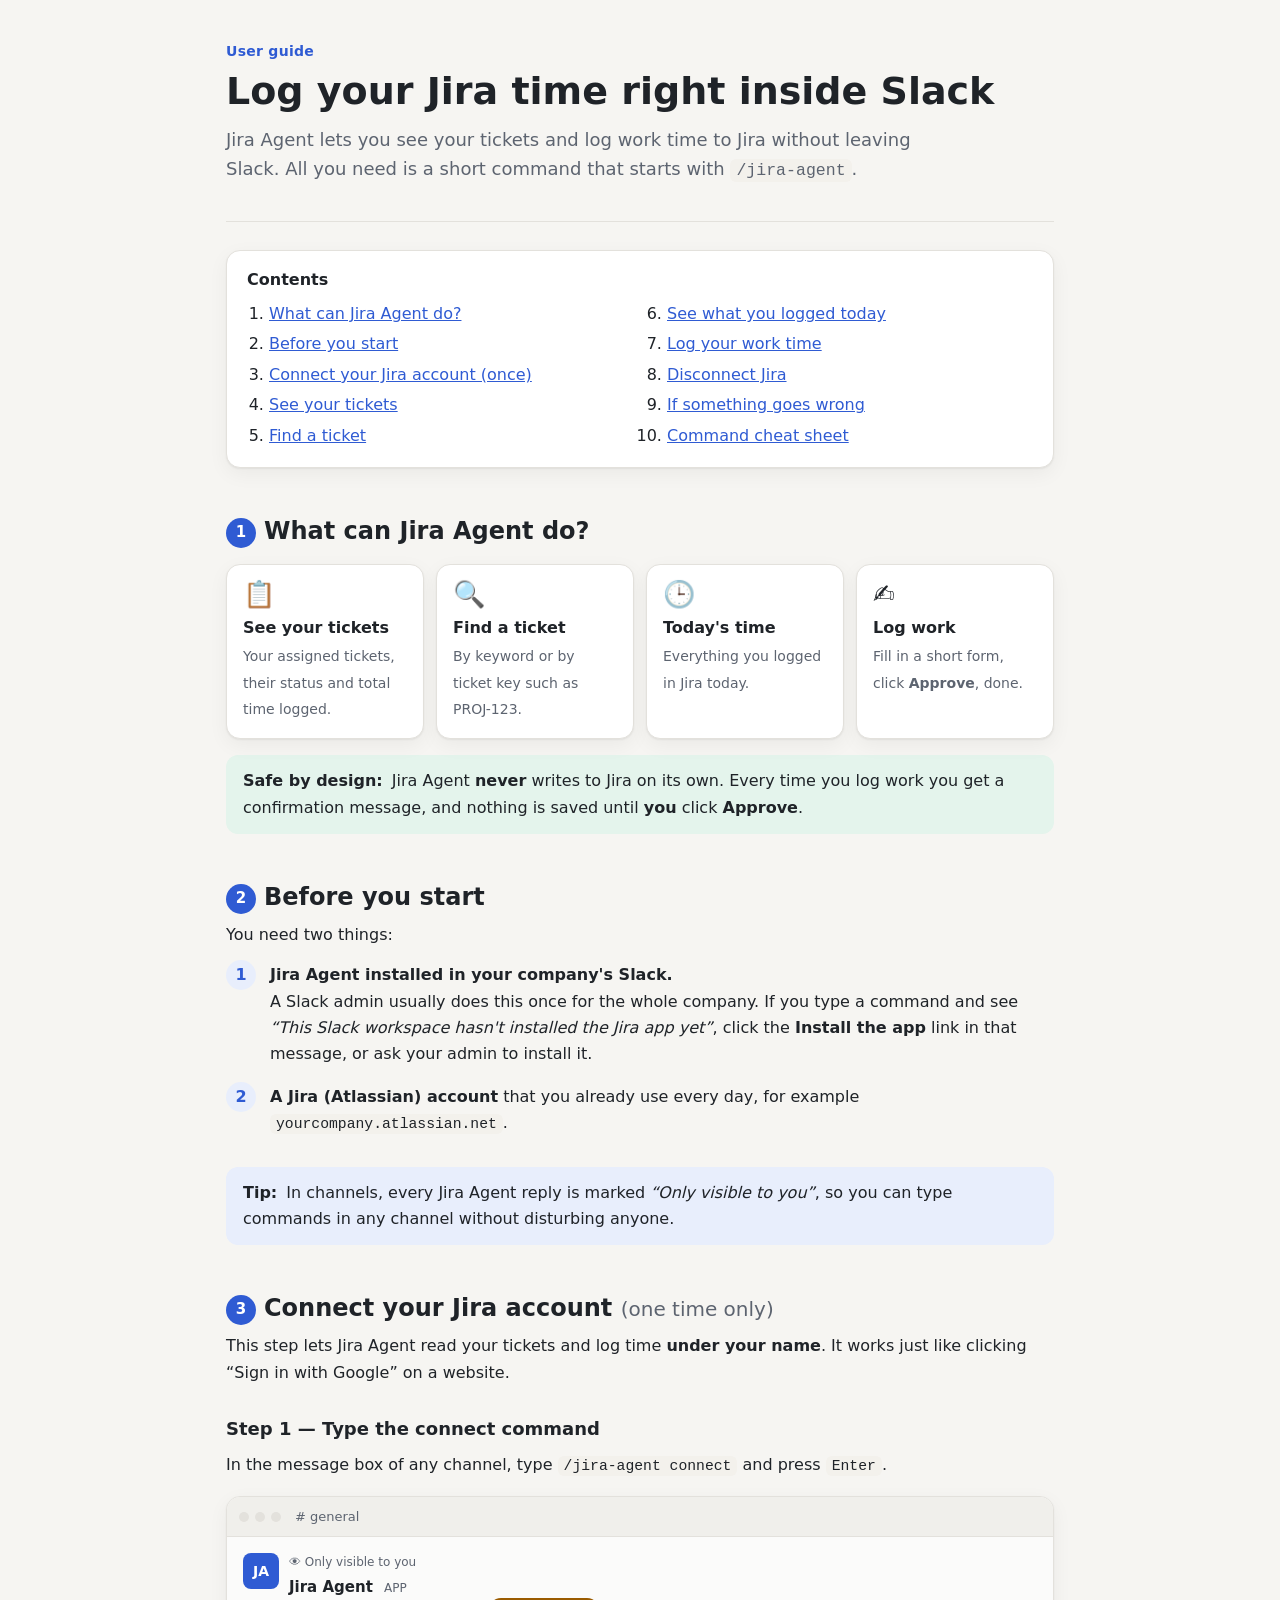
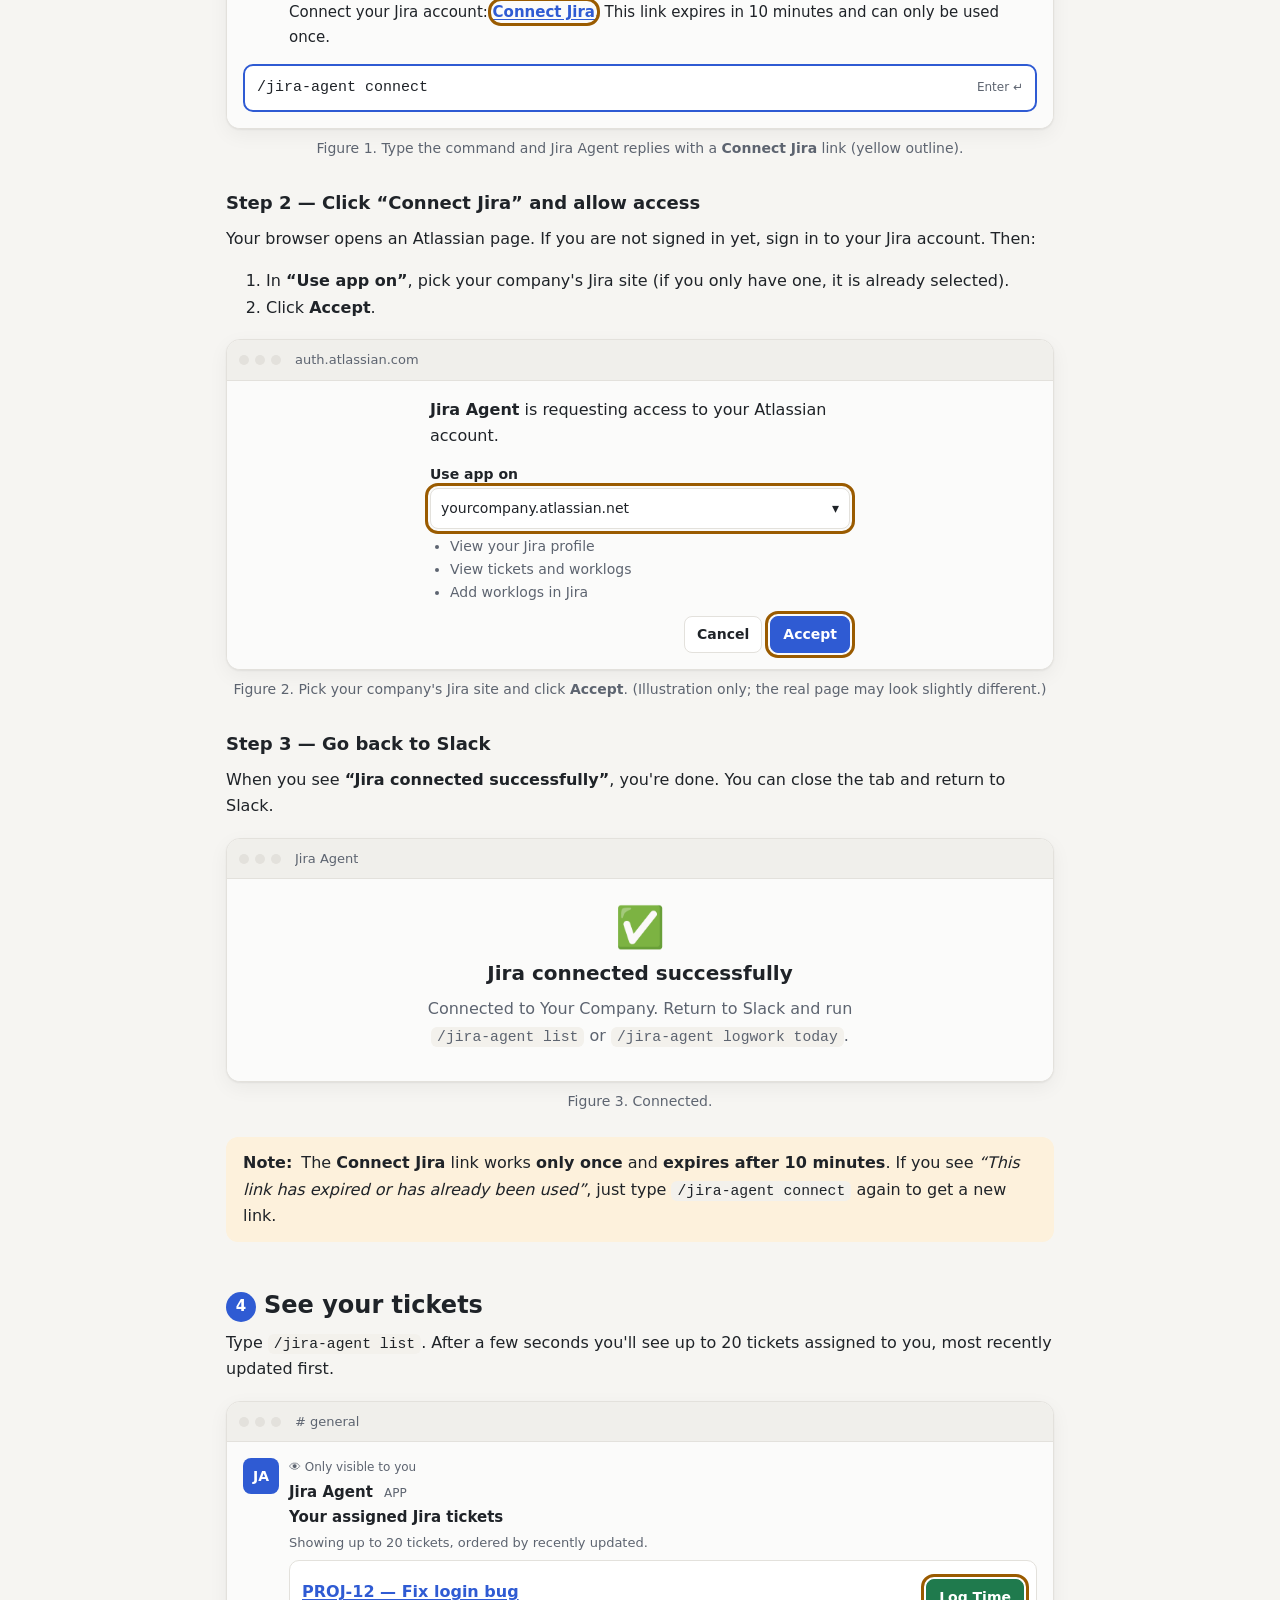
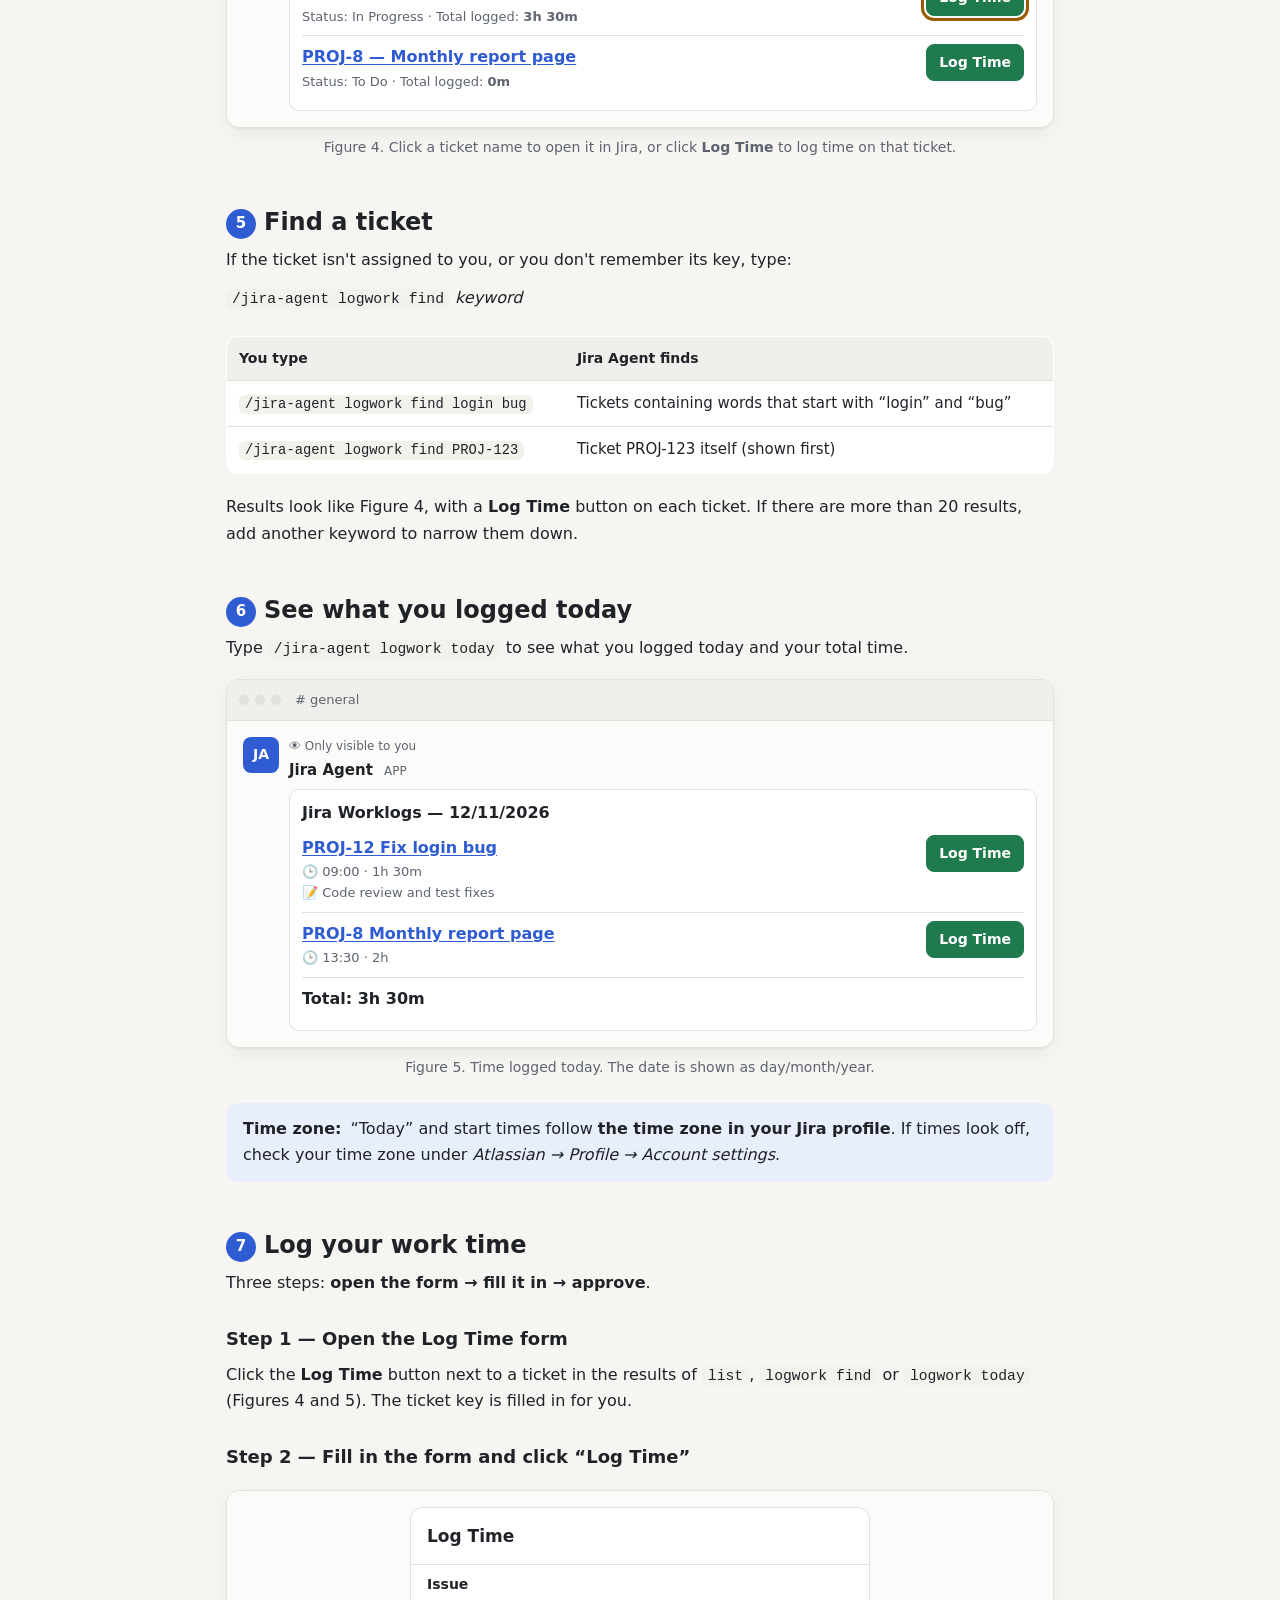
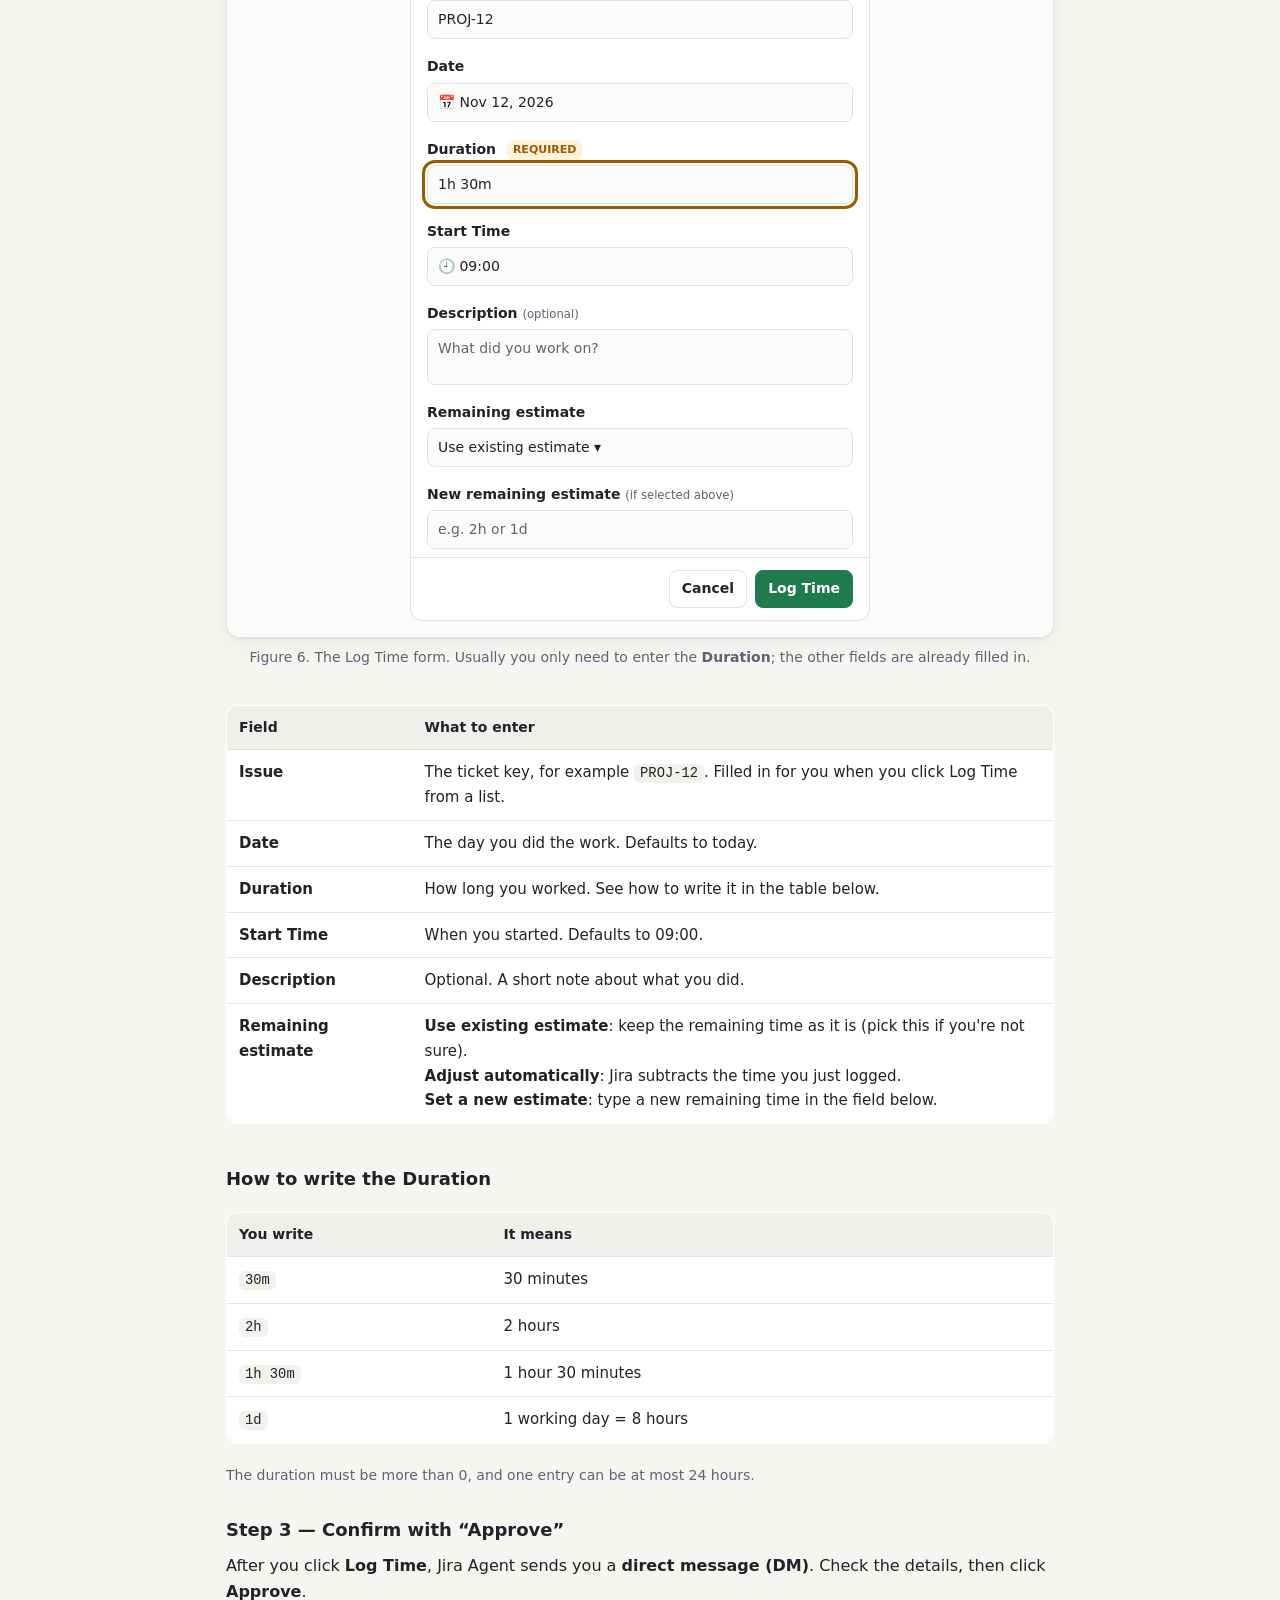
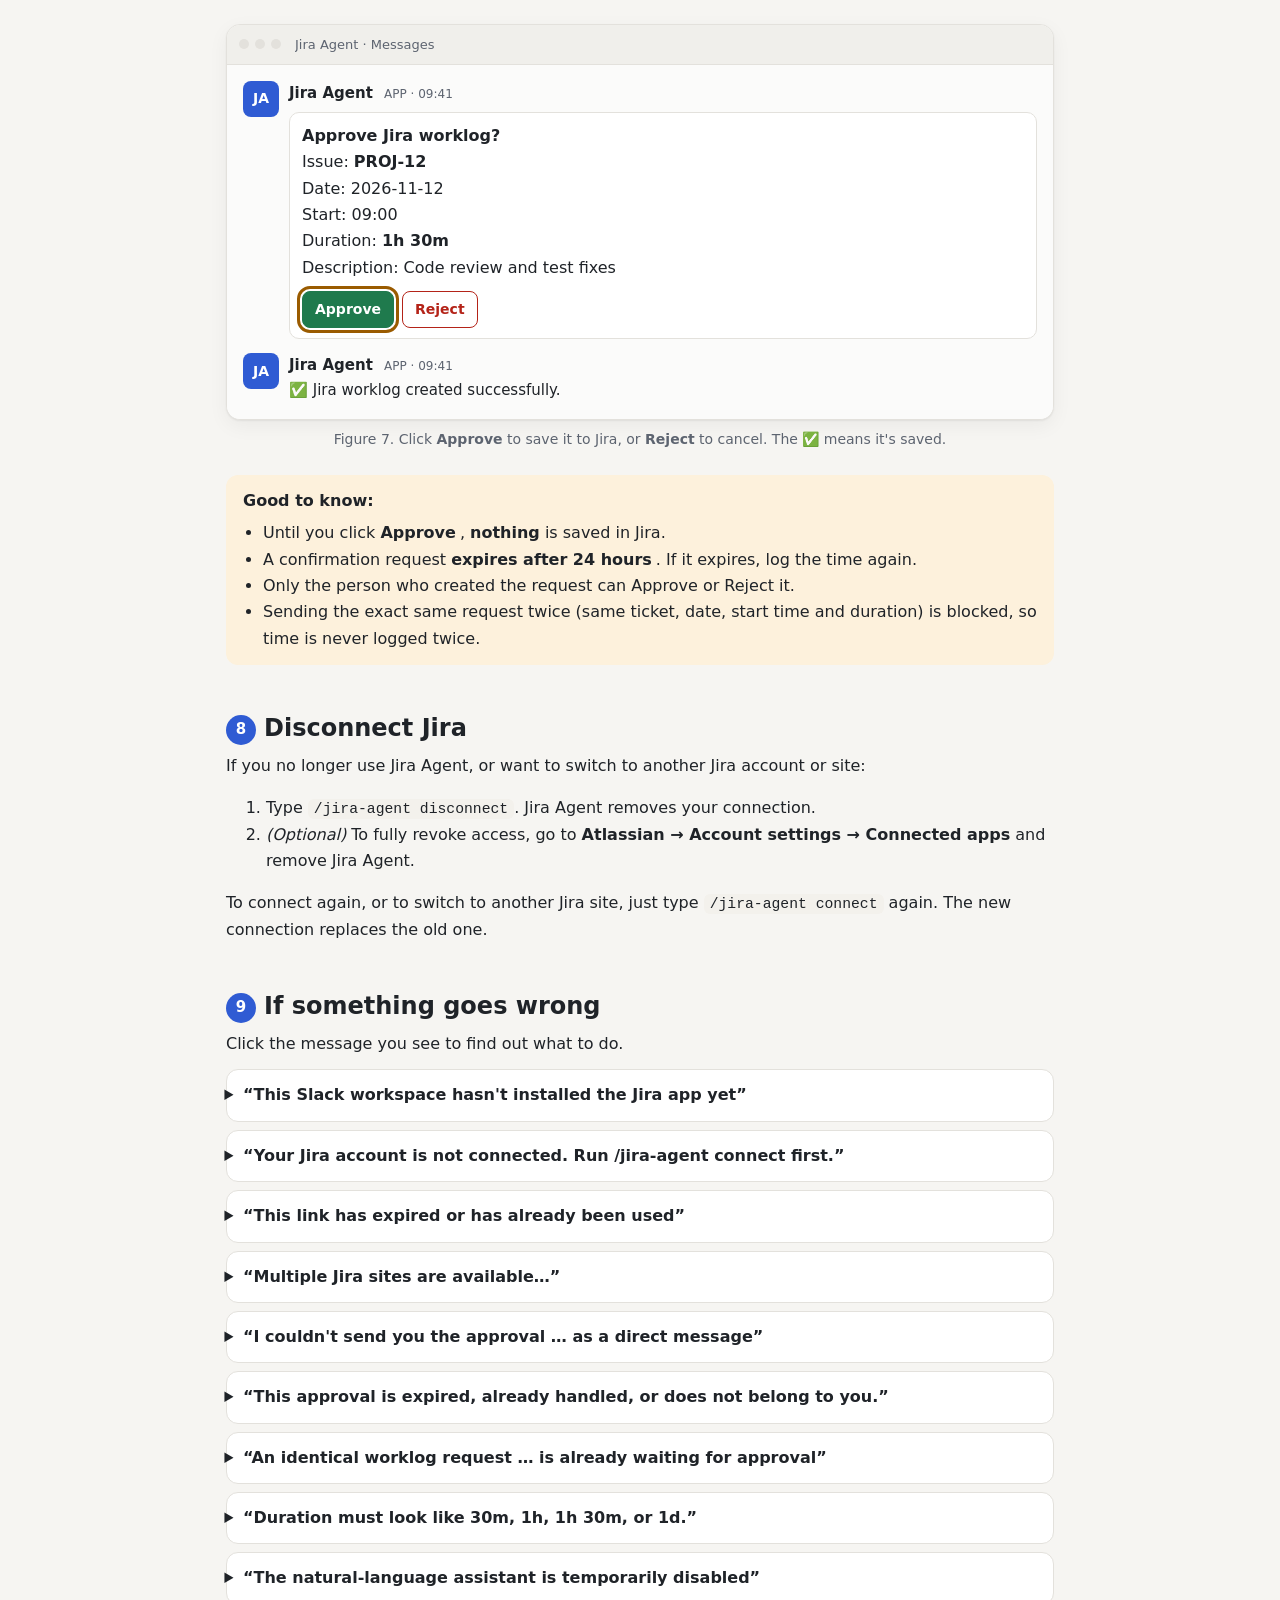
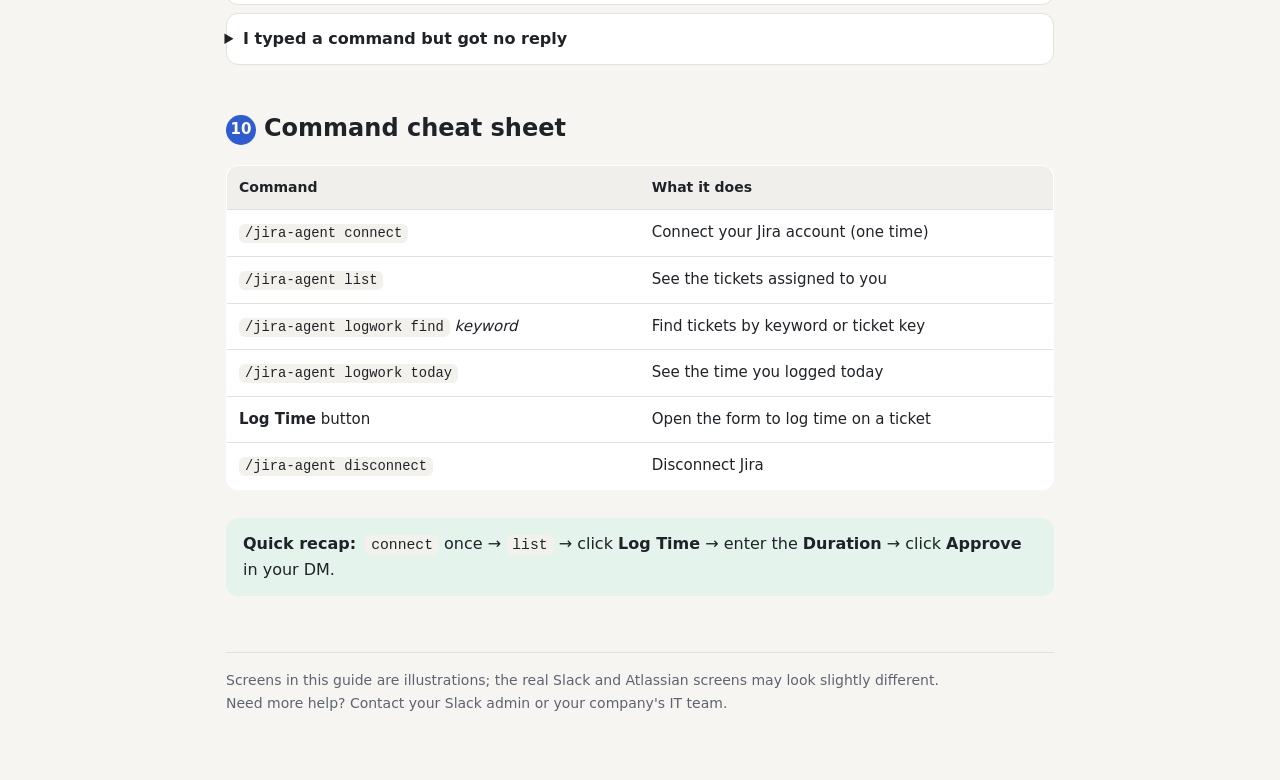
==== docs/guideline.html @ 23d1cf9b "change folder name" ====
<!doctype html>
<html lang="en">
<head>
<meta charset="utf-8">
<meta name="viewport" content="width=device-width, initial-scale=1">
<title>Jira Agent Guide</title>
<style>
  :root {
    --bg: #f6f5f2; --paper: #ffffff; --ink: #1f2328; --muted: #5d6470; --line: #e3e1dc;
    --accent: #2f5bd3; --accent-ink: #ffffff; --accent-soft: #e8eefc;
    --ok: #1f7a4d; --ok-soft: #e4f4ec; --warn: #9a5b00; --warn-soft: #fdf1dc; --bad: #b42318; --bad-soft: #fde8e6;
    --screen: #fbfbfa; --chip: #f0efeb; --code: #f3f1ec; --shadow: 0 1px 2px rgba(0,0,0,.06), 0 6px 20px rgba(0,0,0,.05);
  }
  @media (prefers-color-scheme: dark) {
    :root:not([data-theme="light"]) {
      --bg: #15171a; --paper: #1d2024; --ink: #e8e6e3; --muted: #a3a8b0; --line: #30343a;
      --accent: #7b9cff; --accent-ink: #0f1420; --accent-soft: #232c45;
      --ok: #5fcf96; --ok-soft: #1c3329; --warn: #f0b860; --warn-soft: #3a2e1a; --bad: #ff8a80; --bad-soft: #3d2120;
      --screen: #24272c; --chip: #2a2e34; --code: #2a2d33; --shadow: none;
    }
  }
  :root[data-theme="dark"] {
    --bg: #15171a; --paper: #1d2024; --ink: #e8e6e3; --muted: #a3a8b0; --line: #30343a;
    --accent: #7b9cff; --accent-ink: #0f1420; --accent-soft: #232c45;
    --ok: #5fcf96; --ok-soft: #1c3329; --warn: #f0b860; --warn-soft: #3a2e1a; --bad: #ff8a80; --bad-soft: #3d2120;
    --screen: #24272c; --chip: #2a2e34; --code: #2a2d33; --shadow: none;
  }
  * { box-sizing: border-box; }
  html { -webkit-text-size-adjust: 100%; }
  body {
    margin: 0; background: var(--bg); color: var(--ink);
    font: 16px/1.65 system-ui, -apple-system, "Segoe UI", Roboto, "Helvetica Neue", Arial, sans-serif;
  }
  .wrap { max-width: 860px; margin: 0 auto; padding: 32px 16px 64px; }
  header.hero { padding: 8px 0 24px; border-bottom: 1px solid var(--line); margin-bottom: 28px; }
  .eyebrow { color: var(--accent); font-weight: 600; font-size: 14px; letter-spacing: .02em; }
  h1 { font-size: clamp(28px, 5vw, 38px); line-height: 1.2; margin: 6px 0 10px; }
  h2 { font-size: 24px; line-height: 1.3; margin: 48px 0 8px; scroll-margin-top: 16px; }
  h3 { font-size: 18px; margin: 28px 0 6px; }
  p { margin: 8px 0 12px; }
  .lead { font-size: 18px; color: var(--muted); max-width: 62ch; }
  a { color: var(--accent); }
  code, kbd {
    font-family: ui-monospace, SFMono-Regular, Consolas, "Liberation Mono", monospace; font-size: .92em;
    background: var(--code); padding: 2px 6px; border-radius: 6px; white-space: nowrap;
  }
  .num { display: inline-grid; place-items: center; width: 30px; height: 30px; border-radius: 50%;
         background: var(--accent); color: var(--accent-ink); font-weight: 700; font-size: 15px; margin-right: 8px;
         vertical-align: 2px; }

  /* table of contents */
  nav.toc { background: var(--paper); border: 1px solid var(--line); border-radius: 14px; padding: 16px 20px; box-shadow: var(--shadow); }
  nav.toc strong { display: block; margin-bottom: 6px; }
  nav.toc ol { margin: 0; padding-left: 22px; columns: 2; column-gap: 32px; }
  nav.toc li { break-inside: avoid; padding: 2px 0; }
  @media (max-width: 600px) { nav.toc ol { columns: 1; } }

  /* feature cards */
  .cards { display: grid; grid-template-columns: repeat(auto-fit, minmax(180px, 1fr)); gap: 12px; margin: 16px 0; }
  .card { background: var(--paper); border: 1px solid var(--line); border-radius: 14px; padding: 16px; box-shadow: var(--shadow); }
  .card .ico { font-size: 26px; line-height: 1; }
  .card b { display: block; margin: 8px 0 2px; }
  .card span { color: var(--muted); font-size: 14px; }

  /* steps */
  .steps { list-style: none; padding: 0; margin: 12px 0; counter-reset: s; }
  .steps > li { counter-increment: s; position: relative; padding: 2px 0 14px 44px; }
  .steps > li::before { content: counter(s); position: absolute; left: 0; top: 0; width: 30px; height: 30px; border-radius: 50%;
    display: grid; place-items: center; background: var(--accent-soft); color: var(--accent); font-weight: 700; }

  /* callouts */
  .note { border-radius: 12px; padding: 12px 16px; margin: 16px 0; border: 1px solid transparent; }
  .note.tip { background: var(--accent-soft); }
  .note.ok { background: var(--ok-soft); }
  .note.warn { background: var(--warn-soft); }
  .note b:first-child { margin-right: 4px; }

  /* figure frame */
  figure { margin: 18px 0 24px; }
  figcaption { color: var(--muted); font-size: 14px; margin-top: 8px; text-align: center; }
  .screen { background: var(--paper); border: 1px solid var(--line); border-radius: 14px; overflow: hidden; box-shadow: var(--shadow); }
  .bar { display: flex; align-items: center; gap: 6px; padding: 9px 12px; background: var(--chip); border-bottom: 1px solid var(--line);
         font-size: 13px; color: var(--muted); }
  .bar i { width: 10px; height: 10px; border-radius: 50%; background: var(--line); display: inline-block; }
  .bar .title { margin-left: 8px; overflow: hidden; text-overflow: ellipsis; white-space: nowrap; }
  .body { padding: 16px; background: var(--screen); }

  /* chat mock */
  .msg { display: flex; gap: 10px; margin: 0 0 14px; }
  .msg:last-child { margin-bottom: 0; }
  .avatar { flex: 0 0 36px; height: 36px; border-radius: 8px; display: grid; place-items: center; font-weight: 700; font-size: 14px; }
  .avatar.me { background: #f4d7b5; color: #6b3d0b; }
  .avatar.bot { background: var(--accent); color: var(--accent-ink); }
  .msg .who { font-weight: 700; font-size: 15px; }
  .msg .who small { font-weight: 400; color: var(--muted); margin-left: 6px; font-size: 12px; }
  .msg .txt { font-size: 15px; overflow-wrap: anywhere; }
  .only-you { font-size: 12px; color: var(--muted); margin-bottom: 2px; }
  .blk { background: var(--paper); border: 1px solid var(--line); border-radius: 10px; padding: 10px 12px; margin-top: 6px; }
  .row { display: flex; align-items: flex-start; justify-content: space-between; gap: 12px; padding: 8px 0; border-top: 1px solid var(--line); }
  .row:first-of-type { border-top: 0; }
  .row .meta { color: var(--muted); font-size: 13px; }
  .link { color: var(--accent); font-weight: 600; text-decoration: underline; text-underline-offset: 2px; }
  .btn { display: inline-block; border-radius: 8px; padding: 6px 12px; font-size: 14px; font-weight: 600; white-space: nowrap;
         border: 1px solid var(--line); background: var(--paper); color: var(--ink); }
  .btn.primary { background: var(--ok); border-color: var(--ok); color: #fff; }
  .btn.blue { background: var(--accent); border-color: var(--accent); color: var(--accent-ink); }
  .btn.danger { color: var(--bad); border-color: var(--bad); background: transparent; }
  .composer { margin-top: 14px; border: 2px solid var(--accent); border-radius: 10px; padding: 10px 12px; font-family: ui-monospace, Consolas, monospace;
              font-size: 15px; background: var(--paper); display: flex; justify-content: space-between; align-items: center; gap: 8px; }
  .composer .send { font-family: system-ui, sans-serif; font-size: 12px; color: var(--muted); white-space: nowrap; }
  .hl { outline: 3px solid var(--warn); outline-offset: 2px; border-radius: 8px; }

  /* modal mock */
  .modal { max-width: 460px; margin: 0 auto; background: var(--paper); border: 1px solid var(--line); border-radius: 12px; overflow: hidden; }
  .modal h4 { margin: 0; padding: 14px 16px; border-bottom: 1px solid var(--line); font-size: 17px; }
  .modal .f { padding: 8px 16px; }
  .modal label { display: block; font-weight: 600; font-size: 14px; margin-bottom: 4px; }
  .modal label small { font-weight: 400; color: var(--muted); }
  .input { border: 1px solid var(--line); border-radius: 8px; padding: 7px 10px; font-size: 14px; background: var(--screen); min-height: 36px; }
  .input.ph { color: var(--muted); }
  .input.area { min-height: 56px; }
  .modal .foot { display: flex; justify-content: flex-end; gap: 8px; padding: 12px 16px; border-top: 1px solid var(--line); }
  .tag { display: inline-block; font-size: 11px; font-weight: 700; color: var(--warn); background: var(--warn-soft); border-radius: 6px; padding: 1px 6px; margin-left: 6px; vertical-align: 1px; }

  /* web page mock */
  .page { text-align: center; padding: 28px 16px; }
  .page .big { font-size: 40px; line-height: 1; }
  .page h5 { font-size: 20px; margin: 10px 0 6px; }
  .page p { color: var(--muted); margin: 4px auto; max-width: 42ch; }
  .consent { max-width: 420px; margin: 0 auto; text-align: left; }
  .consent ul { margin: 6px 0 12px; padding-left: 20px; font-size: 14px; color: var(--muted); }
  .select { border: 1px solid var(--line); border-radius: 8px; padding: 8px 10px; background: var(--paper); display: flex; justify-content: space-between; font-size: 14px; }

  /* tables */
  .tbl { width: 100%; border-collapse: collapse; margin: 12px 0; background: var(--paper); border-radius: 12px; overflow: hidden;
         border: 1px solid var(--line); font-size: 15px; }
  .tbl th, .tbl td { text-align: left; padding: 10px 12px; border-bottom: 1px solid var(--line); vertical-align: top; }
  .tbl th { background: var(--chip); font-size: 14px; }
  .tbl tr:last-child td { border-bottom: 0; }
  .scroll { overflow-x: auto; }
  @media (max-width: 600px) {
    .tbl.stack thead { display: none; }
    .tbl.stack, .tbl.stack tbody, .tbl.stack tr, .tbl.stack td { display: block; width: 100%; }
    .tbl.stack tr { border-bottom: 1px solid var(--line); padding: 6px 0; }
    .tbl.stack td { border: 0; padding: 4px 12px; }
    .tbl.stack td::before { content: attr(data-l); display: block; font-size: 12px; color: var(--muted); font-weight: 600; }
  }

  details { background: var(--paper); border: 1px solid var(--line); border-radius: 12px; padding: 0 16px; margin: 8px 0; }
  details summary { cursor: pointer; padding: 12px 0; font-weight: 600; list-style-position: outside; }
  details[open] summary { border-bottom: 1px solid var(--line); margin-bottom: 8px; }
  details > :last-child { margin-bottom: 14px; }

  footer { margin-top: 56px; padding-top: 16px; border-top: 1px solid var(--line); color: var(--muted); font-size: 14px; }

  @media print {
    body { background: #fff; }
    .screen, .card, nav.toc, details, .tbl { box-shadow: none; }
    h2 { break-before: auto; }
    figure, .note, details { break-inside: avoid; }
    details { display: block; }
  }
</style>
</head>
<body>
<div class="wrap">

<header class="hero">
  <div class="eyebrow">User guide</div>
  <h1>Log your Jira time right inside Slack</h1>
  <p class="lead">Jira Agent lets you see your tickets and log work time to Jira without leaving Slack. All you need is a short command that starts with <code>/jira-agent</code>.</p>
</header>

<nav class="toc" aria-label="Contents">
  <strong>Contents</strong>
  <ol>
    <li><a href="#what-it-does">What can Jira Agent do?</a></li>
    <li><a href="#before-you-start">Before you start</a></li>
    <li><a href="#connect">Connect your Jira account (once)</a></li>
    <li><a href="#my-tickets">See your tickets</a></li>
    <li><a href="#find-tickets">Find a ticket</a></li>
    <li><a href="#today">See what you logged today</a></li>
    <li><a href="#log-time">Log your work time</a></li>
    <li><a href="#disconnect">Disconnect Jira</a></li>
    <li><a href="#troubleshooting">If something goes wrong</a></li>
    <li><a href="#cheat-sheet">Command cheat sheet</a></li>
  </ol>
</nav>

<!-- 1 -->
<h2 id="what-it-does"><span class="num">1</span>What can Jira Agent do?</h2>
<div class="cards">
  <div class="card"><div class="ico">📋</div><b>See your tickets</b><span>Your assigned tickets, their status and total time logged.</span></div>
  <div class="card"><div class="ico">🔍</div><b>Find a ticket</b><span>By keyword or by ticket key such as PROJ-123.</span></div>
  <div class="card"><div class="ico">🕒</div><b>Today's time</b><span>Everything you logged in Jira today.</span></div>
  <div class="card"><div class="ico">✍️</div><b>Log work</b><span>Fill in a short form, click <b style="display:inline">Approve</b>, done.</span></div>
</div>
<div class="note ok"><b>Safe by design:</b> Jira Agent <b>never</b> writes to Jira on its own. Every time you log work you get a confirmation message, and nothing is saved until <b>you</b> click <b>Approve</b>.</div>

<!-- 2 -->
<h2 id="before-you-start"><span class="num">2</span>Before you start</h2>
<p>You need two things:</p>
<ul class="steps">
  <li><b>Jira Agent installed in your company's Slack.</b><br>A Slack admin usually does this once for the whole company. If you type a command and see <i>“This Slack workspace hasn't installed the Jira app yet”</i>, click the <b>Install the app</b> link in that message, or ask your admin to install it.</li>
  <li><b>A Jira (Atlassian) account</b> that you already use every day, for example <code>yourcompany.atlassian.net</code>.</li>
</ul>
<div class="note tip"><b>Tip:</b> In channels, every Jira Agent reply is marked <i>“Only visible to you”</i>, so you can type commands in any channel without disturbing anyone.</div>

<!-- 3 -->
<h2 id="connect"><span class="num">3</span>Connect your Jira account <small style="font-weight:400;color:var(--muted)">(one time only)</small></h2>
<p>This step lets Jira Agent read your tickets and log time <b>under your name</b>. It works just like clicking “Sign in with Google” on a website.</p>

<h3>Step 1 — Type the connect command</h3>
<p>In the message box of any channel, type <code>/jira-agent connect</code> and press <kbd>Enter</kbd>.</p>
<figure>
  <div class="screen" role="img" aria-label="Slack screen: typing /jira-agent connect and receiving a Connect Jira link">
    <div class="bar"><i></i><i></i><i></i><span class="title"># general</span></div>
    <div class="body">
      <div class="msg">
        <div class="avatar bot">JA</div>
        <div>
          <div class="only-you">👁 Only visible to you</div>
          <div class="who">Jira Agent <small>APP</small></div>
          <div class="txt">Connect your Jira account: <span class="link hl">Connect Jira</span>. This link expires in 10 minutes and can only be used once.</div>
        </div>
      </div>
      <div class="composer"><span>/jira-agent connect</span><span class="send">Enter ↵</span></div>
    </div>
  </div>
  <figcaption>Figure 1. Type the command and Jira Agent replies with a <b>Connect Jira</b> link (yellow outline).</figcaption>
</figure>

<h3>Step 2 — Click “Connect Jira” and allow access</h3>
<p>Your browser opens an Atlassian page. If you are not signed in yet, sign in to your Jira account. Then:</p>
<ol>
  <li>In <b>“Use app on”</b>, pick your company's Jira site (if you only have one, it is already selected).</li>
  <li>Click <b>Accept</b>.</li>
</ol>
<figure>
  <div class="screen" role="img" aria-label="Atlassian permission page with a Jira site picker and an Accept button">
    <div class="bar"><i></i><i></i><i></i><span class="title">auth.atlassian.com</span></div>
    <div class="body">
      <div class="consent">
        <p style="margin-top:0"><b>Jira Agent</b> is requesting access to your Atlassian account.</p>
        <label style="font-size:14px;font-weight:600">Use app on</label>
        <div class="select hl"><span>yourcompany.atlassian.net</span><span>▾</span></div>
        <ul>
          <li>View your Jira profile</li>
          <li>View tickets and worklogs</li>
          <li>Add worklogs in Jira</li>
        </ul>
        <div style="display:flex;justify-content:flex-end;gap:8px"><span class="btn">Cancel</span><span class="btn blue hl">Accept</span></div>
      </div>
    </div>
  </div>
  <figcaption>Figure 2. Pick your company's Jira site and click <b>Accept</b>. (Illustration only; the real page may look slightly different.)</figcaption>
</figure>

<h3>Step 3 — Go back to Slack</h3>
<p>When you see <b>“Jira connected successfully”</b>, you're done. You can close the tab and return to Slack.</p>
<figure>
  <div class="screen" role="img" aria-label="Page confirming that Jira is connected">
    <div class="bar"><i></i><i></i><i></i><span class="title">Jira Agent</span></div>
    <div class="body page">
      <div class="big">✅</div>
      <h5>Jira connected successfully</h5>
      <p>Connected to Your Company. Return to Slack and run <code>/jira-agent list</code> or <code>/jira-agent logwork today</code>.</p>
    </div>
  </div>
  <figcaption>Figure 3. Connected.</figcaption>
</figure>
<div class="note warn"><b>Note:</b> The <b>Connect Jira</b> link works <b>only once</b> and <b>expires after 10 minutes</b>. If you see <i>“This link has expired or has already been used”</i>, just type <code>/jira-agent connect</code> again to get a new link.</div>

<!-- 4 -->
<h2 id="my-tickets"><span class="num">4</span>See your tickets</h2>
<p>Type <code>/jira-agent list</code>. After a few seconds you'll see up to 20 tickets assigned to you, most recently updated first.</p>
<figure>
  <div class="screen" role="img" aria-label="List of assigned tickets, each with a Log Time button">
    <div class="bar"><i></i><i></i><i></i><span class="title"># general</span></div>
    <div class="body">
      <div class="msg">
        <div class="avatar bot">JA</div>
        <div style="flex:1;min-width:0">
          <div class="only-you">👁 Only visible to you</div>
          <div class="who">Jira Agent <small>APP</small></div>
          <div class="txt"><b>Your assigned Jira tickets</b><br><span class="meta" style="color:var(--muted);font-size:13px">Showing up to 20 tickets, ordered by recently updated.</span></div>
          <div class="blk">
            <div class="row"><div><span class="link">PROJ-12 — Fix login bug</span><div class="meta">Status: In Progress · Total logged: <b>3h 30m</b></div></div><span class="btn primary hl">Log Time</span></div>
            <div class="row"><div><span class="link">PROJ-8 — Monthly report page</span><div class="meta">Status: To Do · Total logged: <b>0m</b></div></div><span class="btn primary">Log Time</span></div>
          </div>
        </div>
      </div>
    </div>
  </div>
  <figcaption>Figure 4. Click a ticket name to open it in Jira, or click <b>Log Time</b> to log time on that ticket.</figcaption>
</figure>

<!-- 5 -->
<h2 id="find-tickets"><span class="num">5</span>Find a ticket</h2>
<p>If the ticket isn't assigned to you, or you don't remember its key, type:</p>
<p><code>/jira-agent logwork find</code> <i>keyword</i></p>
<div class="scroll"><table class="tbl stack">
  <thead><tr><th>You type</th><th>Jira Agent finds</th></tr></thead>
  <tbody>
    <tr><td data-l="You type"><code>/jira-agent logwork find login bug</code></td><td data-l="Jira Agent finds">Tickets containing words that start with “login” and “bug”</td></tr>
    <tr><td data-l="You type"><code>/jira-agent logwork find PROJ-123</code></td><td data-l="Jira Agent finds">Ticket PROJ-123 itself (shown first)</td></tr>
  </tbody>
</table></div>
<p>Results look like Figure 4, with a <b>Log Time</b> button on each ticket. If there are more than 20 results, add another keyword to narrow them down.</p>

<!-- 6 -->
<h2 id="today"><span class="num">6</span>See what you logged today</h2>
<p>Type <code>/jira-agent logwork today</code> to see what you logged today and your total time.</p>
<figure>
  <div class="screen" role="img" aria-label="Today's worklogs with start time, duration and total">
    <div class="bar"><i></i><i></i><i></i><span class="title"># general</span></div>
    <div class="body">
      <div class="msg">
        <div class="avatar bot">JA</div>
        <div style="flex:1;min-width:0">
          <div class="only-you">👁 Only visible to you</div>
          <div class="who">Jira Agent <small>APP</small></div>
          <div class="blk">
            <b>Jira Worklogs — 12/11/2026</b>
            <div class="row"><div><span class="link">PROJ-12 Fix login bug</span><div class="meta">🕒 09:00 · 1h 30m<br>📝 Code review and test fixes</div></div><span class="btn primary">Log Time</span></div>
            <div class="row"><div><span class="link">PROJ-8 Monthly report page</span><div class="meta">🕒 13:30 · 2h</div></div><span class="btn primary">Log Time</span></div>
            <div class="row"><b>Total: 3h 30m</b></div>
          </div>
        </div>
      </div>
    </div>
  </div>
  <figcaption>Figure 5. Time logged today. The date is shown as day/month/year.</figcaption>
</figure>
<div class="note tip"><b>Time zone:</b> “Today” and start times follow <b>the time zone in your Jira profile</b>. If times look off, check your time zone under <i>Atlassian → Profile → Account settings</i>.</div>

<!-- 7 -->
<h2 id="log-time"><span class="num">7</span>Log your work time</h2>
<p>Three steps: <b>open the form → fill it in → approve</b>.</p>

<h3>Step 1 — Open the Log Time form</h3>
<p>Click the <b>Log Time</b> button next to a ticket in the results of <code>list</code>, <code>logwork find</code> or <code>logwork today</code> (Figures 4 and 5). The ticket key is filled in for you.</p>

<h3>Step 2 — Fill in the form and click “Log Time”</h3>
<figure>
  <div class="screen" role="img" aria-label="Log Time form with Issue, Date, Duration, Start Time, Description and Remaining estimate fields">
    <div class="body">
      <div class="modal">
        <h4>Log Time</h4>
        <div class="f"><label>Issue</label><div class="input">PROJ-12</div></div>
        <div class="f"><label>Date</label><div class="input">📅 Nov 12, 2026</div></div>
        <div class="f"><label>Duration <span class="tag">REQUIRED</span></label><div class="input hl">1h 30m</div></div>
        <div class="f"><label>Start Time</label><div class="input">🕘 09:00</div></div>
        <div class="f"><label>Description <small>(optional)</small></label><div class="input area ph">What did you work on?</div></div>
        <div class="f"><label>Remaining estimate</label><div class="input">Use existing estimate ▾</div></div>
        <div class="f"><label>New remaining estimate <small>(if selected above)</small></label><div class="input ph">e.g. 2h or 1d</div></div>
        <div class="foot"><span class="btn">Cancel</span><span class="btn primary">Log Time</span></div>
      </div>
    </div>
  </div>
  <figcaption>Figure 6. The Log Time form. Usually you only need to enter the <b>Duration</b>; the other fields are already filled in.</figcaption>
</figure>

<div class="scroll"><table class="tbl stack">
  <thead><tr><th>Field</th><th>What to enter</th></tr></thead>
  <tbody>
    <tr><td data-l="Field"><b>Issue</b></td><td data-l="What to enter">The ticket key, for example <code>PROJ-12</code>. Filled in for you when you click Log Time from a list.</td></tr>
    <tr><td data-l="Field"><b>Date</b></td><td data-l="What to enter">The day you did the work. Defaults to today.</td></tr>
    <tr><td data-l="Field"><b>Duration</b></td><td data-l="What to enter">How long you worked. See how to write it in the table below.</td></tr>
    <tr><td data-l="Field"><b>Start Time</b></td><td data-l="What to enter">When you started. Defaults to 09:00.</td></tr>
    <tr><td data-l="Field"><b>Description</b></td><td data-l="What to enter">Optional. A short note about what you did.</td></tr>
    <tr><td data-l="Field"><b>Remaining estimate</b></td><td data-l="What to enter">
      <b>Use existing estimate</b>: keep the remaining time as it is (pick this if you're not sure).<br>
      <b>Adjust automatically</b>: Jira subtracts the time you just logged.<br>
      <b>Set a new estimate</b>: type a new remaining time in the field below.</td></tr>
  </tbody>
</table></div>

<h3>How to write the Duration</h3>
<div class="scroll"><table class="tbl">
  <thead><tr><th>You write</th><th>It means</th></tr></thead>
  <tbody>
    <tr><td><code>30m</code></td><td>30 minutes</td></tr>
    <tr><td><code>2h</code></td><td>2 hours</td></tr>
    <tr><td><code>1h 30m</code></td><td>1 hour 30 minutes</td></tr>
    <tr><td><code>1d</code></td><td>1 working day = 8 hours</td></tr>
  </tbody>
</table></div>
<p style="color:var(--muted);font-size:14px">The duration must be more than 0, and one entry can be at most 24 hours.</p>

<h3>Step 3 — Confirm with “Approve”</h3>
<p>After you click <b>Log Time</b>, Jira Agent sends you a <b>direct message (DM)</b>. Check the details, then click <b>Approve</b>.</p>
<figure>
  <div class="screen" role="img" aria-label="Direct message asking to approve a worklog, with Approve and Reject buttons">
    <div class="bar"><i></i><i></i><i></i><span class="title">Jira Agent · Messages</span></div>
    <div class="body">
      <div class="msg">
        <div class="avatar bot">JA</div>
        <div style="flex:1;min-width:0">
          <div class="who">Jira Agent <small>APP · 09:41</small></div>
          <div class="blk">
            <b>Approve Jira worklog?</b><br>
            Issue: <b>PROJ-12</b><br>Date: 2026-11-12<br>Start: 09:00<br>Duration: <b>1h 30m</b><br>Description: Code review and test fixes
            <div style="margin-top:10px;display:flex;gap:8px;flex-wrap:wrap"><span class="btn primary hl">Approve</span><span class="btn danger">Reject</span></div>
          </div>
        </div>
      </div>
      <div class="msg">
        <div class="avatar bot">JA</div>
        <div><div class="who">Jira Agent <small>APP · 09:41</small></div><div class="txt">✅ Jira worklog created successfully.</div></div>
      </div>
    </div>
  </div>
  <figcaption>Figure 7. Click <b>Approve</b> to save it to Jira, or <b>Reject</b> to cancel. The ✅ means it's saved.</figcaption>
</figure>
<div class="note warn"><b>Good to know:</b>
  <ul style="margin:6px 0 0;padding-left:20px">
    <li>Until you click <b>Approve</b>, <b>nothing</b> is saved in Jira.</li>
    <li>A confirmation request <b>expires after 24 hours</b>. If it expires, log the time again.</li>
    <li>Only the person who created the request can Approve or Reject it.</li>
    <li>Sending the exact same request twice (same ticket, date, start time and duration) is blocked, so time is never logged twice.</li>
  </ul>
</div>

<!-- 8 -->
<h2 id="disconnect"><span class="num">8</span>Disconnect Jira</h2>
<p>If you no longer use Jira Agent, or want to switch to another Jira account or site:</p>
<ol>
  <li>Type <code>/jira-agent disconnect</code>. Jira Agent removes your connection.</li>
  <li><i>(Optional)</i> To fully revoke access, go to <b>Atlassian → Account settings → Connected apps</b> and remove Jira Agent.</li>
</ol>
<p>To connect again, or to switch to another Jira site, just type <code>/jira-agent connect</code> again. The new connection replaces the old one.</p>

<!-- 9 -->
<h2 id="troubleshooting"><span class="num">9</span>If something goes wrong</h2>
<p>Click the message you see to find out what to do.</p>

<details>
  <summary>“This Slack workspace hasn't installed the Jira app yet”</summary>
  <p>Jira Agent is not installed in your company's Slack yet. Click <b>Install the app</b> in the message, or ask your Slack admin to install it. If your company requires admin approval for apps, wait for the admin to approve it.</p>
</details>
<details>
  <summary>“Your Jira account is not connected. Run /jira-agent connect first.”</summary>
  <p>You haven't connected Jira yet, or your connection was removed. Follow <a href="#connect">section 3</a> again.</p>
</details>
<details>
  <summary>“This link has expired or has already been used”</summary>
  <p>The Connect Jira link is older than 10 minutes or was already clicked. Type <code>/jira-agent connect</code> to get a new link, click it <b>once</b>, and finish within 10 minutes.</p>
</details>
<details>
  <summary>“Multiple Jira sites are available…”</summary>
  <p>Your Atlassian account has given Jira Agent access to more than one Jira site. Go to <b>Atlassian → Account settings → Connected apps</b>, remove Jira Agent from the sites you don't use, then connect again. If it still fails, contact support.</p>
</details>
<details>
  <summary>“I couldn't send you the approval … as a direct message”</summary>
  <p>Jira Agent couldn't send you a direct message, so <b>nothing was saved</b>. In Slack, open <b>Jira Agent</b> under <i>Apps</i> in the left sidebar, open the <b>Messages</b> tab to start the conversation, then log the time again. If you can't see a Messages tab, contact your admin.</p>
</details>
<details>
  <summary>“This approval is expired, already handled, or does not belong to you.”</summary>
  <p>The request is older than 24 hours, was already approved or rejected, or belongs to someone else. If needed, log the time again.</p>
</details>
<details>
  <summary>“An identical worklog request … is already waiting for approval”</summary>
  <p>You already sent this exact request. Find the earlier confirmation message in your DM with Jira Agent and click <b>Approve</b> there.</p>
</details>
<details>
  <summary>“Duration must look like 30m, 1h, 1h 30m, or 1d.”</summary>
  <p>The Duration field isn't written correctly. See <a href="#log-time">how to write the Duration</a>.</p>
</details>
<details>
  <summary>“The natural-language assistant is temporarily disabled”</summary>
  <p>You typed something that isn't one of the available commands. Use the commands in the <a href="#cheat-sheet">cheat sheet</a> below.</p>
</details>
<details>
  <summary>I typed a command but got no reply</summary>
  <p>Wait a few seconds and try again. Check that you typed <code>/jira-agent</code> exactly (with the hyphen). If it still doesn't work, contact support and tell them when you tried.</p>
</details>

<!-- 10 -->
<h2 id="cheat-sheet"><span class="num">10</span>Command cheat sheet</h2>
<div class="scroll"><table class="tbl stack">
  <thead><tr><th>Command</th><th>What it does</th></tr></thead>
  <tbody>
    <tr><td data-l="Command"><code>/jira-agent connect</code></td><td data-l="What it does">Connect your Jira account (one time)</td></tr>
    <tr><td data-l="Command"><code>/jira-agent list</code></td><td data-l="What it does">See the tickets assigned to you</td></tr>
    <tr><td data-l="Command"><code>/jira-agent logwork find</code> <i>keyword</i></td><td data-l="What it does">Find tickets by keyword or ticket key</td></tr>
    <tr><td data-l="Command"><code>/jira-agent logwork today</code></td><td data-l="What it does">See the time you logged today</td></tr>
    <tr><td data-l="Command"><b>Log Time</b> button</td><td data-l="What it does">Open the form to log time on a ticket</td></tr>
    <tr><td data-l="Command"><code>/jira-agent disconnect</code></td><td data-l="What it does">Disconnect Jira</td></tr>
  </tbody>
</table></div>

<div class="note ok"><b>Quick recap:</b> <code>connect</code> once → <code>list</code> → click <b>Log Time</b> → enter the <b>Duration</b> → click <b>Approve</b> in your DM.</div>

<footer>
  Screens in this guide are illustrations; the real Slack and Atlassian screens may look slightly different.<br>
  Need more help? Contact your Slack admin or your company's IT team.
</footer>

</div>
</body>
</html>
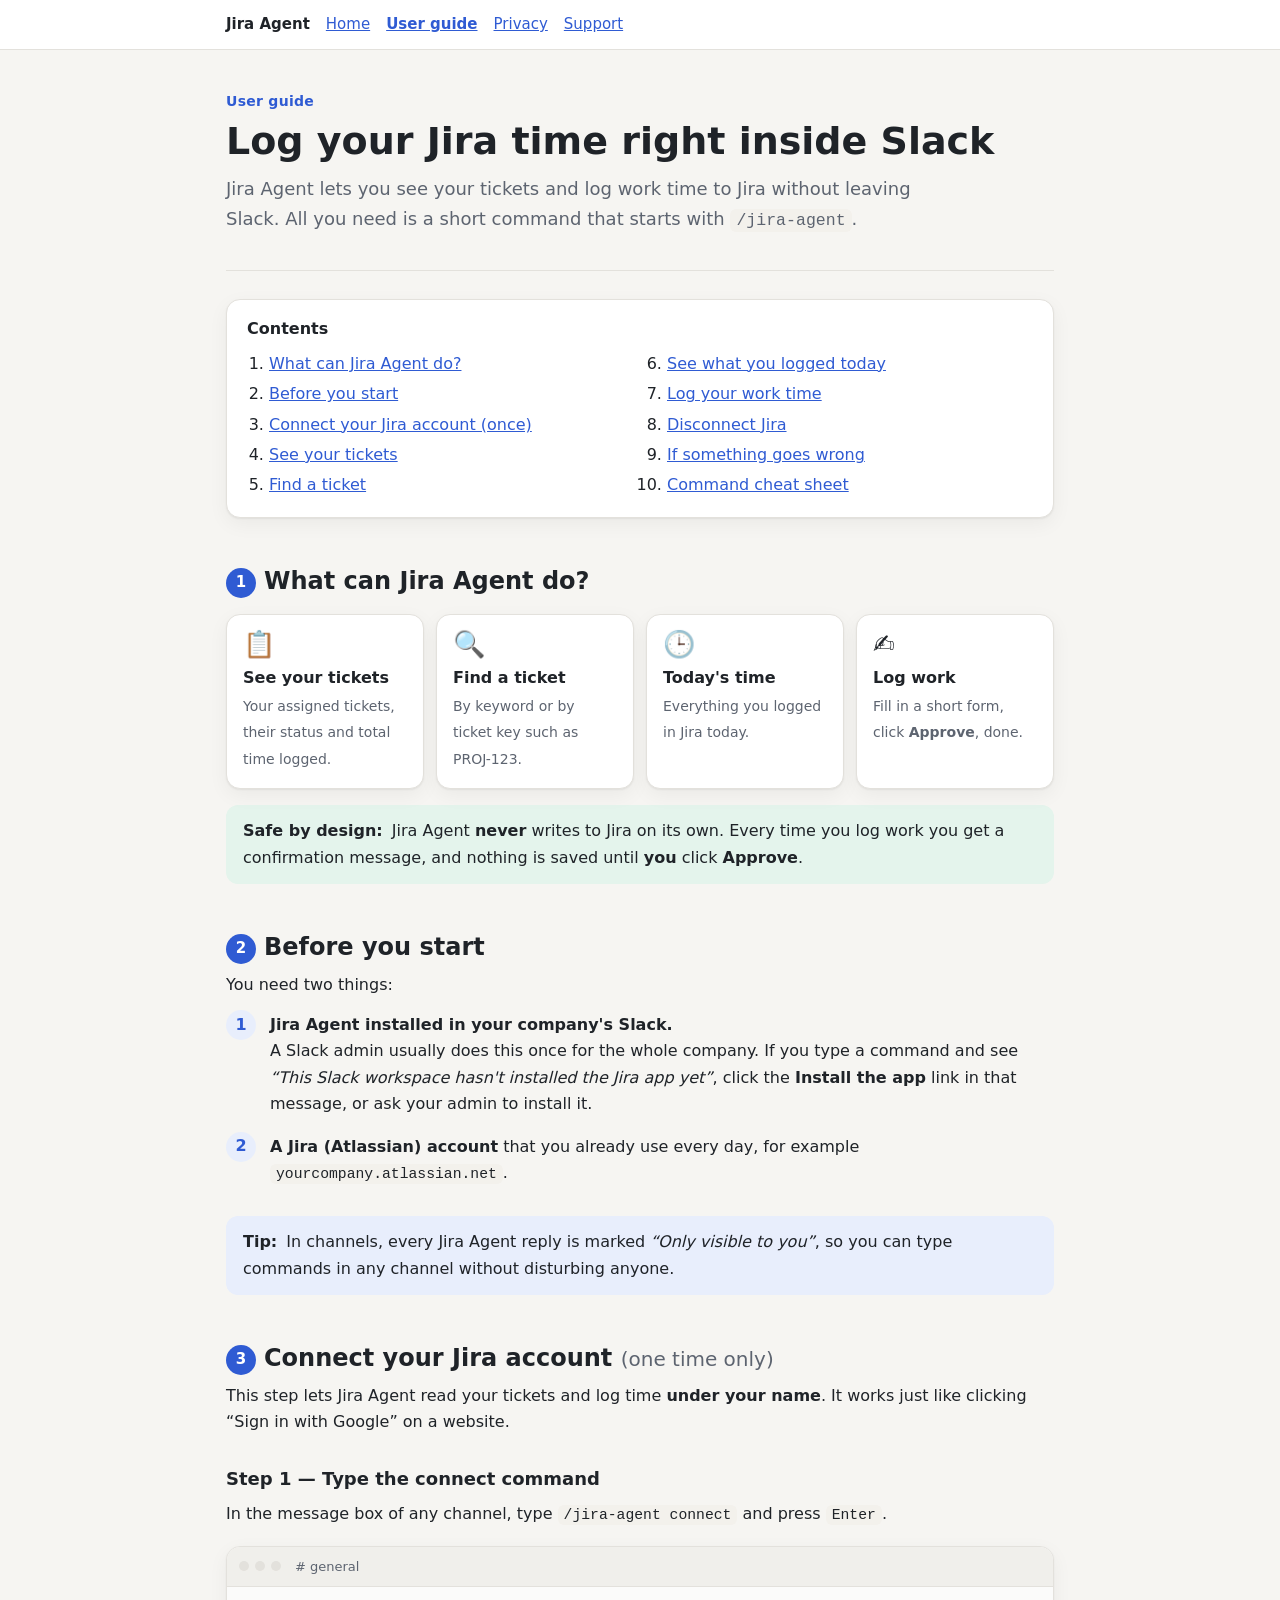
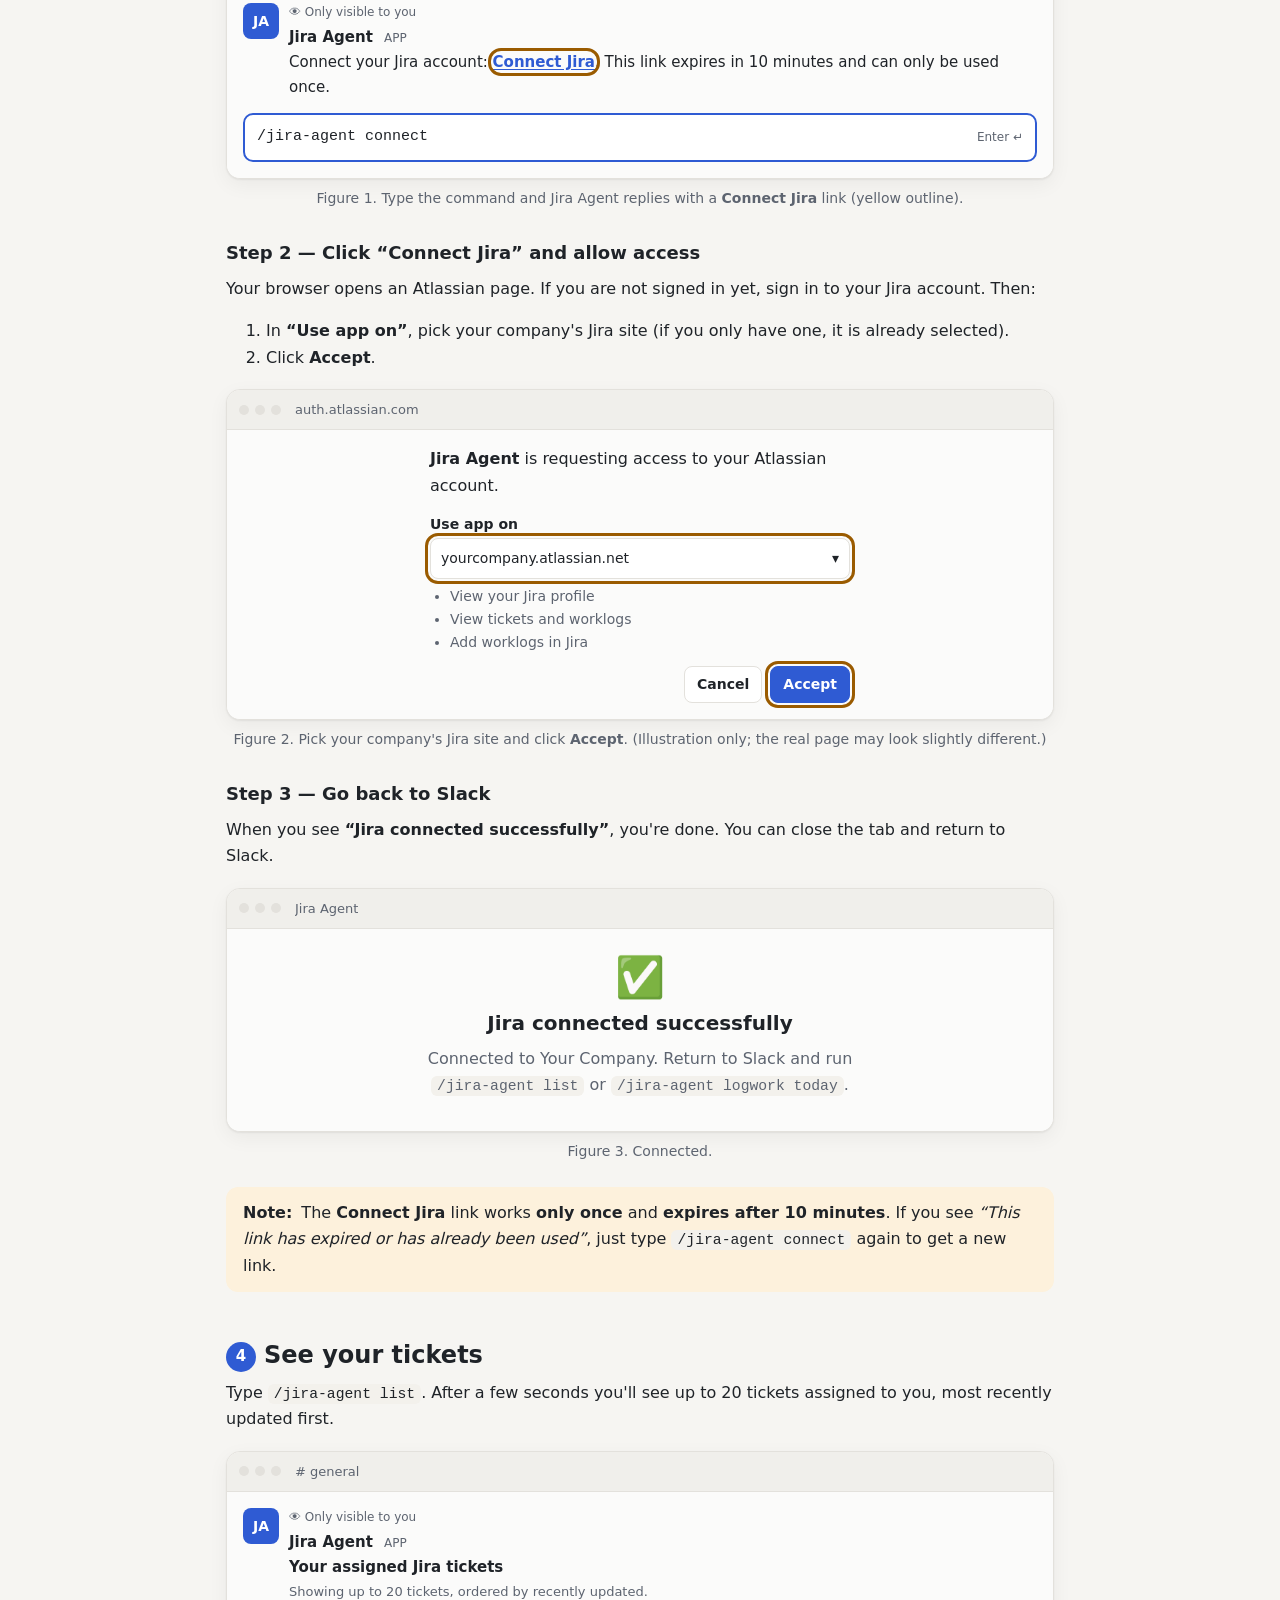
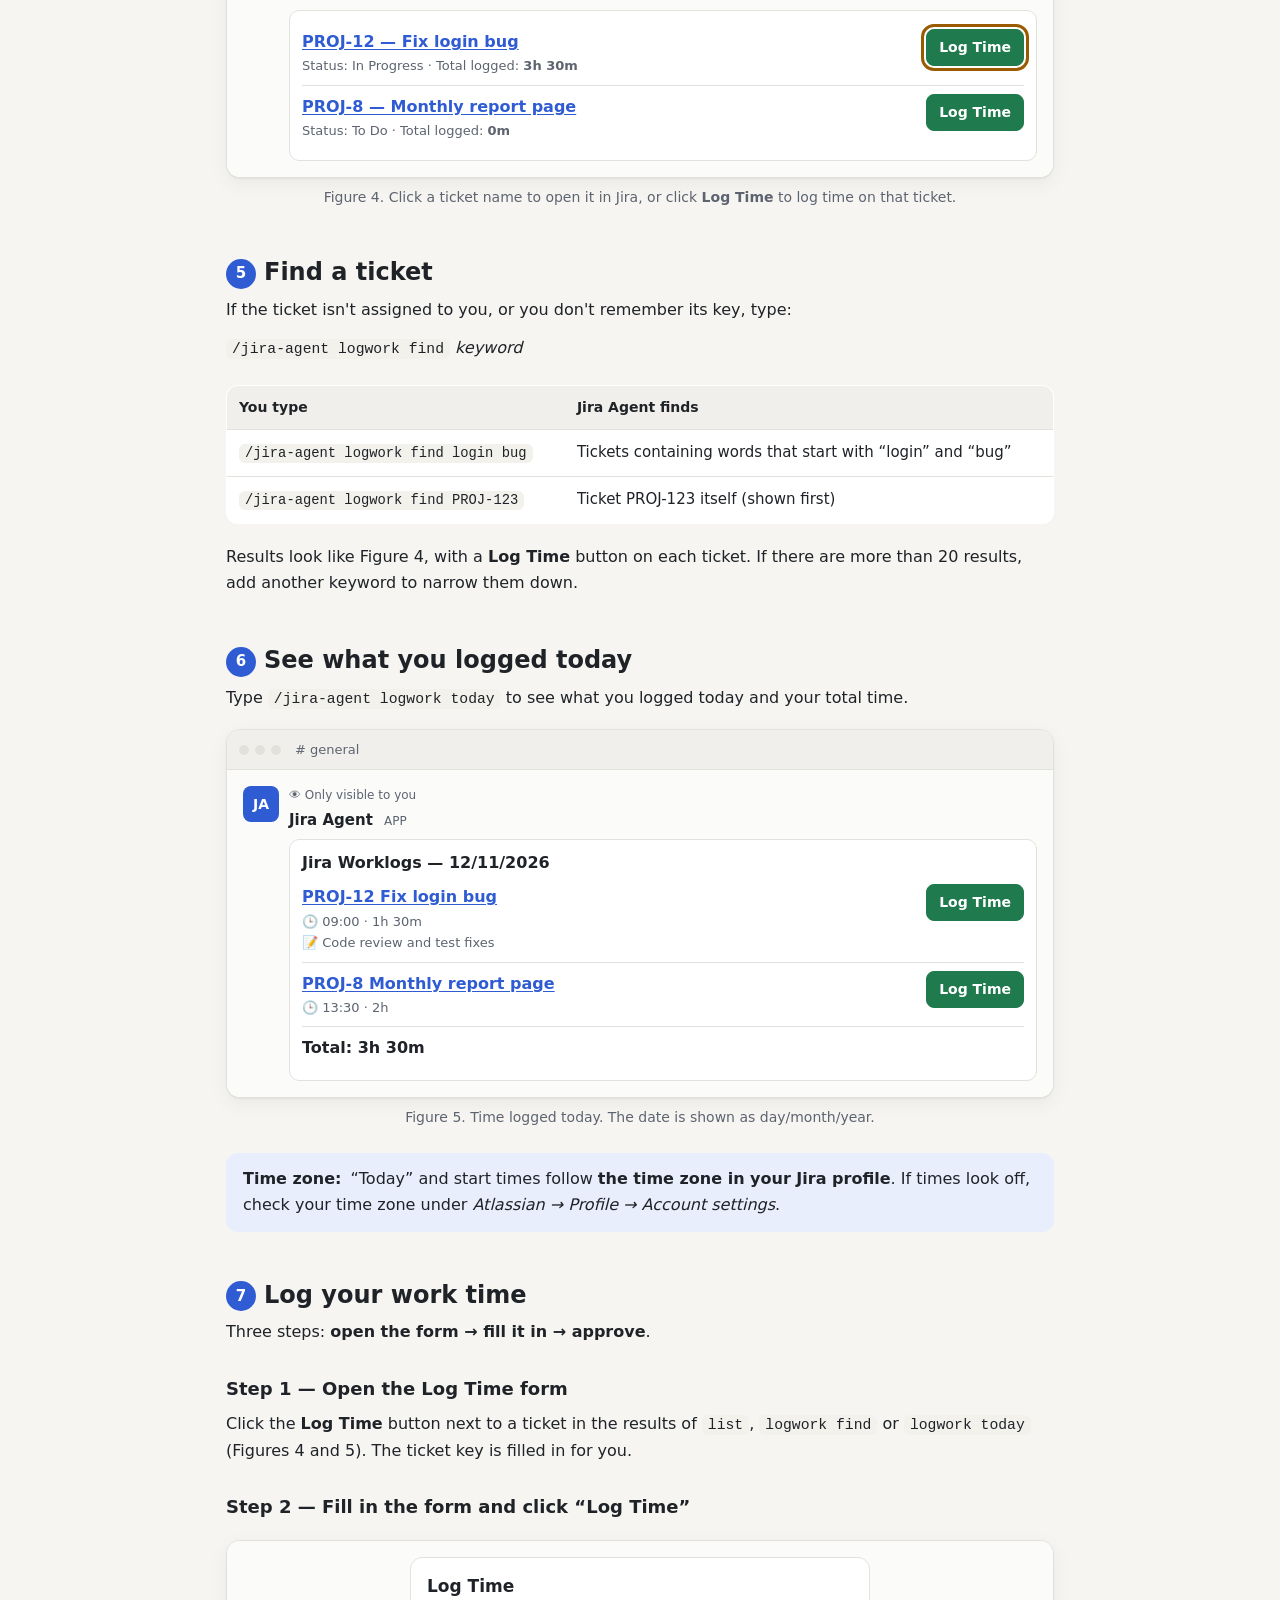
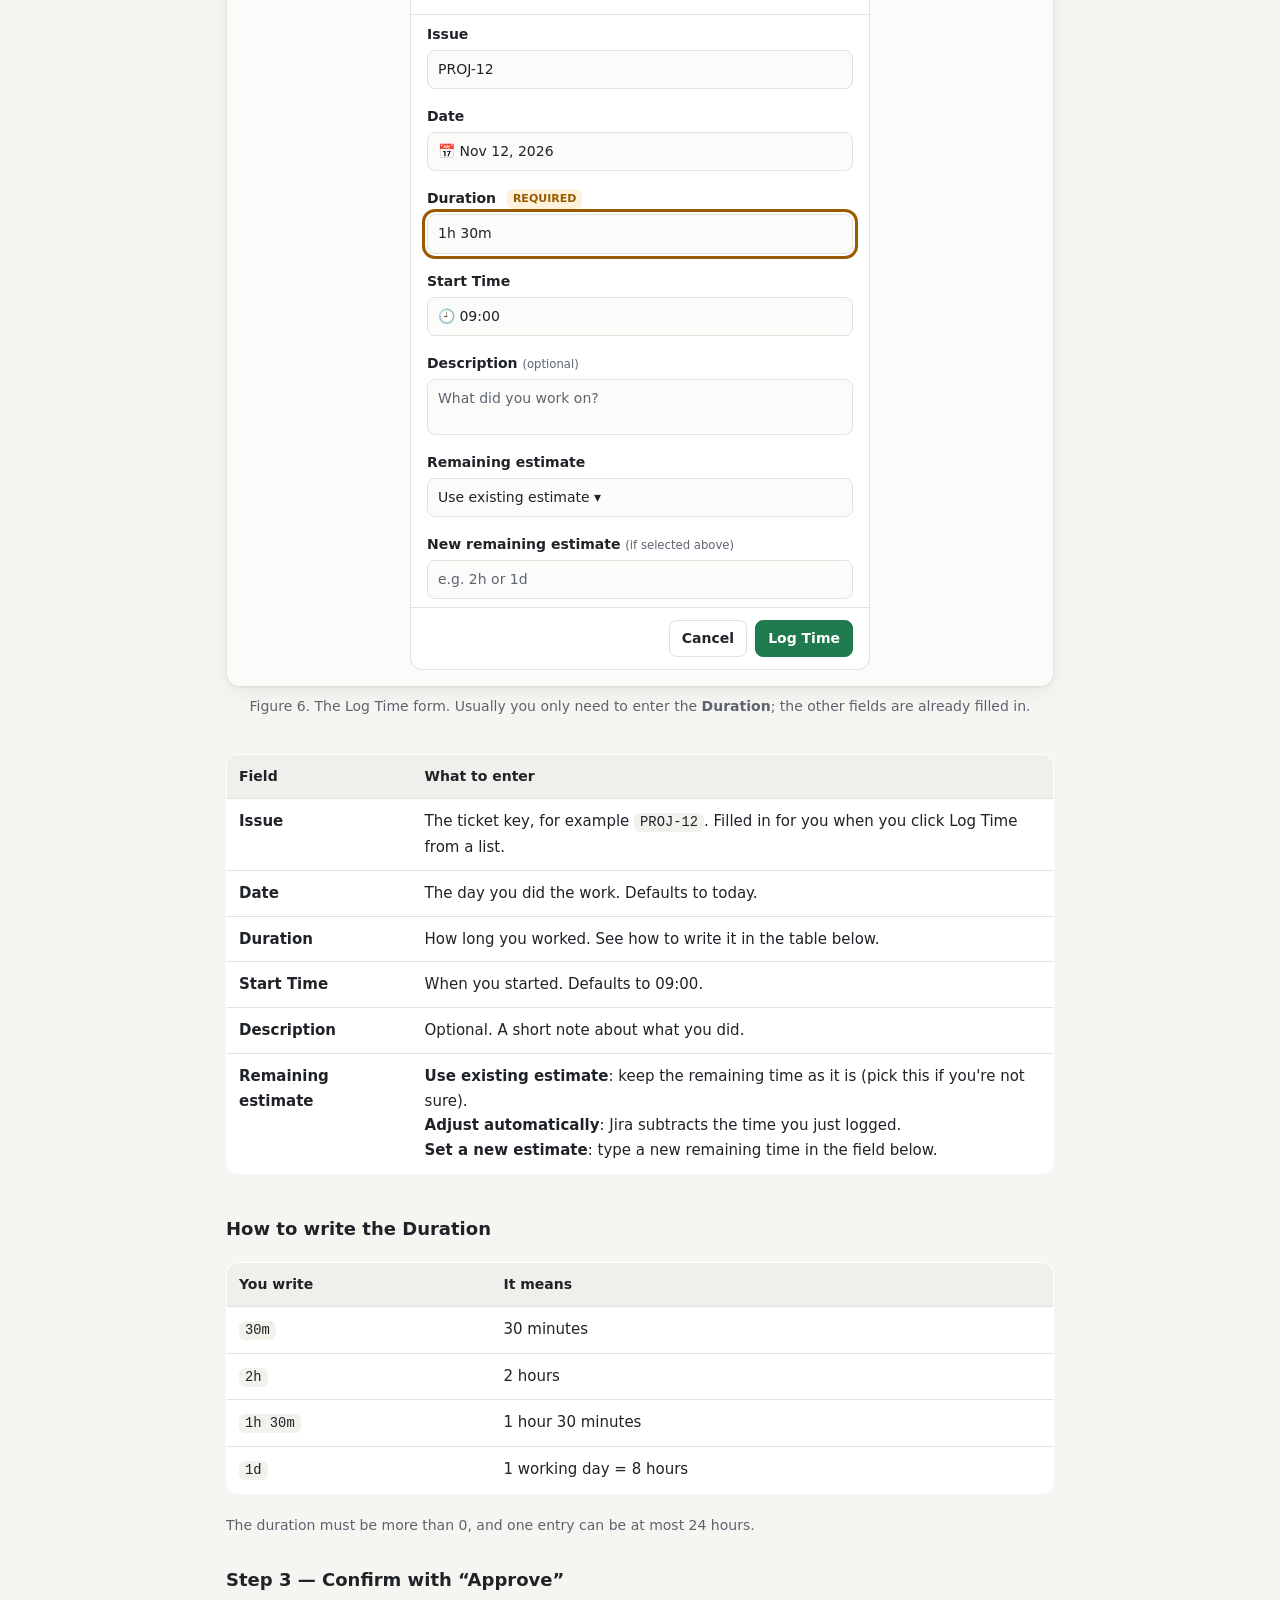
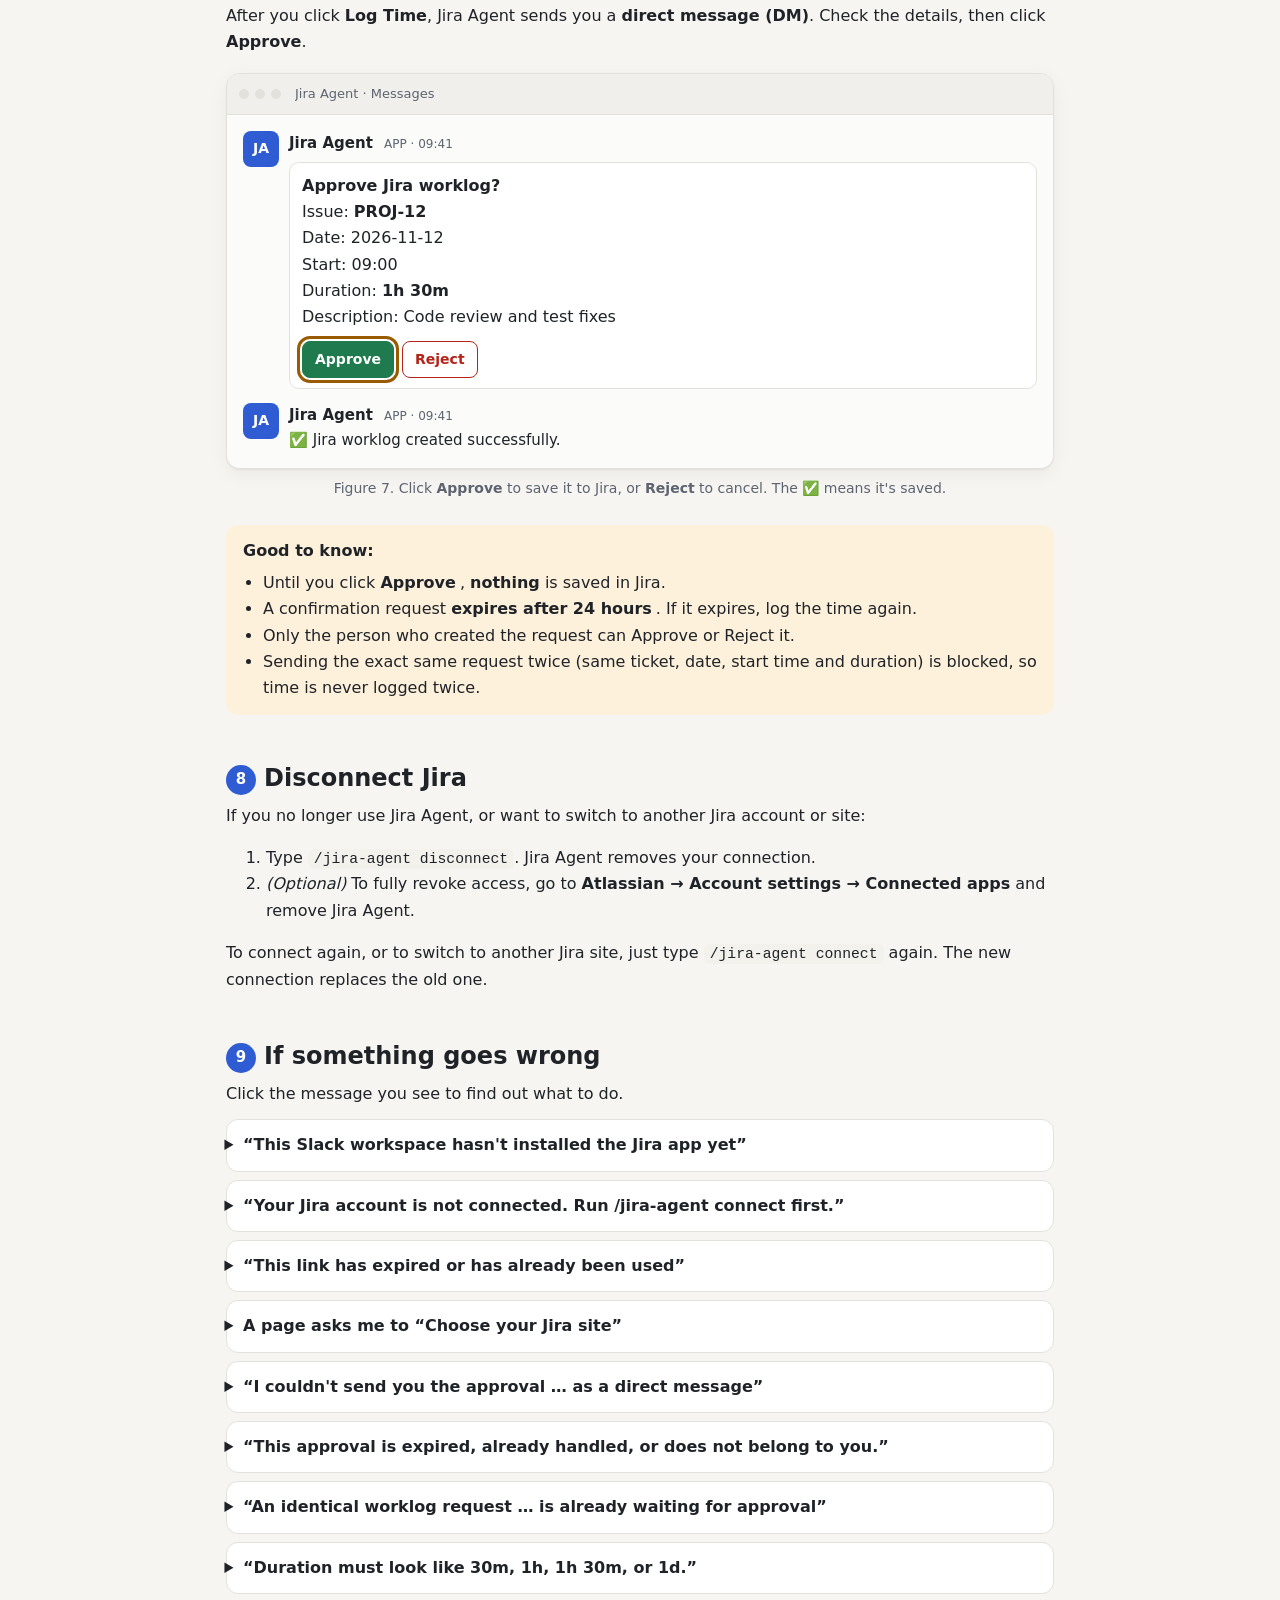
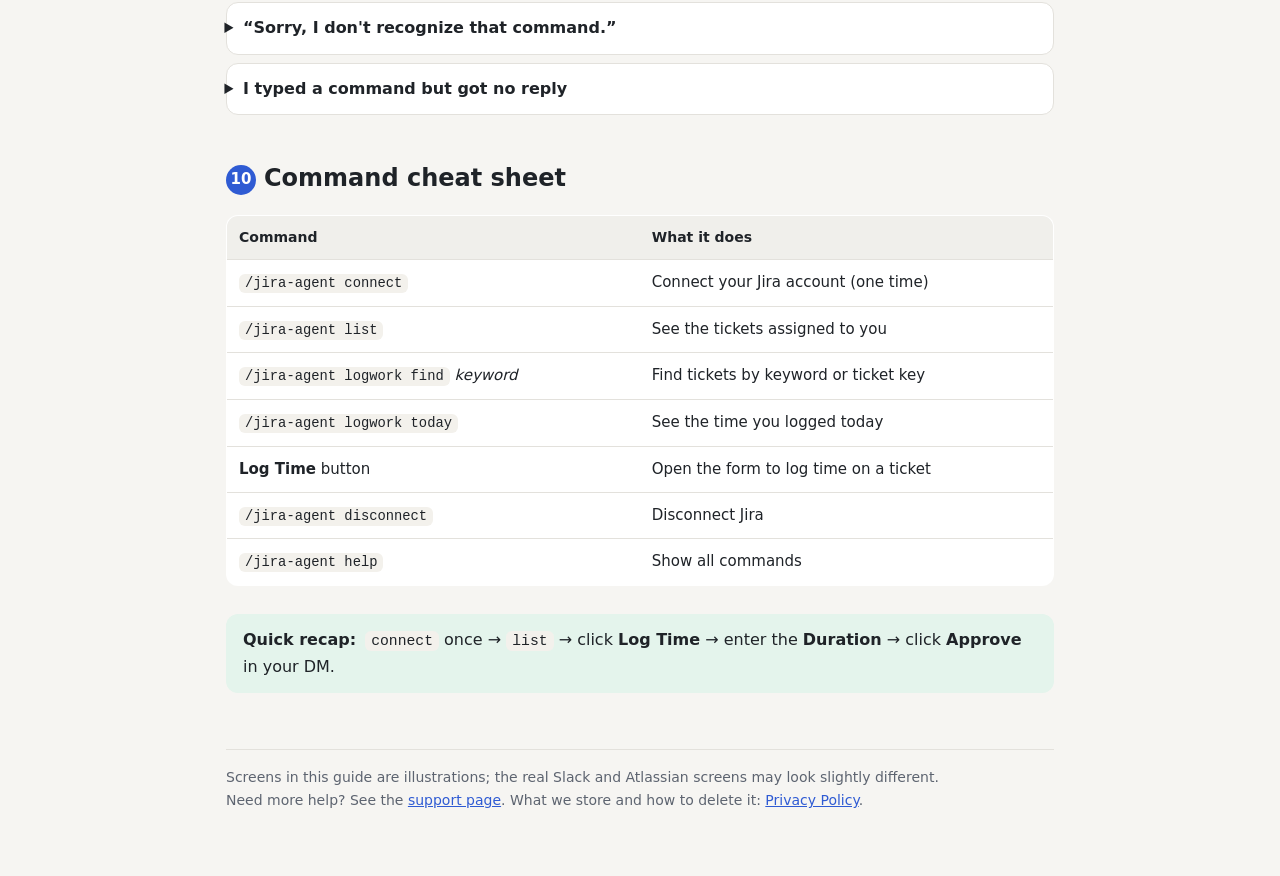
==== commit 255b1d5f: "add guide, privacy, support" ====
--- a/docs/guideline.html
+++ b/docs/guideline.html
@@ -4,499 +4,10 @@
 <meta charset="utf-8">
 <meta name="viewport" content="width=device-width, initial-scale=1">
 <title>Jira Agent Guide</title>
-<style>
-  :root {
-    --bg: #f6f5f2; --paper: #ffffff; --ink: #1f2328; --muted: #5d6470; --line: #e3e1dc;
-    --accent: #2f5bd3; --accent-ink: #ffffff; --accent-soft: #e8eefc;
-    --ok: #1f7a4d; --ok-soft: #e4f4ec; --warn: #9a5b00; --warn-soft: #fdf1dc; --bad: #b42318; --bad-soft: #fde8e6;
-    --screen: #fbfbfa; --chip: #f0efeb; --code: #f3f1ec; --shadow: 0 1px 2px rgba(0,0,0,.06), 0 6px 20px rgba(0,0,0,.05);
-  }
-  @media (prefers-color-scheme: dark) {
-    :root:not([data-theme="light"]) {
-      --bg: #15171a; --paper: #1d2024; --ink: #e8e6e3; --muted: #a3a8b0; --line: #30343a;
-      --accent: #7b9cff; --accent-ink: #0f1420; --accent-soft: #232c45;
-      --ok: #5fcf96; --ok-soft: #1c3329; --warn: #f0b860; --warn-soft: #3a2e1a; --bad: #ff8a80; --bad-soft: #3d2120;
-      --screen: #24272c; --chip: #2a2e34; --code: #2a2d33; --shadow: none;
-    }
-  }
-  :root[data-theme="dark"] {
-    --bg: #15171a; --paper: #1d2024; --ink: #e8e6e3; --muted: #a3a8b0; --line: #30343a;
-    --accent: #7b9cff; --accent-ink: #0f1420; --accent-soft: #232c45;
-    --ok: #5fcf96; --ok-soft: #1c3329; --warn: #f0b860; --warn-soft: #3a2e1a; --bad: #ff8a80; --bad-soft: #3d2120;
-    --screen: #24272c; --chip: #2a2e34; --code: #2a2d33; --shadow: none;
-  }
-  * { box-sizing: border-box; }
-  html { -webkit-text-size-adjust: 100%; }
-  body {
-    margin: 0; background: var(--bg); color: var(--ink);
-    font: 16px/1.65 system-ui, -apple-system, "Segoe UI", Roboto, "Helvetica Neue", Arial, sans-serif;
-  }
-  .wrap { max-width: 860px; margin: 0 auto; padding: 32px 16px 64px; }
-  header.hero { padding: 8px 0 24px; border-bottom: 1px solid var(--line); margin-bottom: 28px; }
-  .eyebrow { color: var(--accent); font-weight: 600; font-size: 14px; letter-spacing: .02em; }
-  h1 { font-size: clamp(28px, 5vw, 38px); line-height: 1.2; margin: 6px 0 10px; }
-  h2 { font-size: 24px; line-height: 1.3; margin: 48px 0 8px; scroll-margin-top: 16px; }
-  h3 { font-size: 18px; margin: 28px 0 6px; }
-  p { margin: 8px 0 12px; }
-  .lead { font-size: 18px; color: var(--muted); max-width: 62ch; }
-  a { color: var(--accent); }
-  code, kbd {
-    font-family: ui-monospace, SFMono-Regular, Consolas, "Liberation Mono", monospace; font-size: .92em;
-    background: var(--code); padding: 2px 6px; border-radius: 6px; white-space: nowrap;
-  }
-  .num { display: inline-grid; place-items: center; width: 30px; height: 30px; border-radius: 50%;
-         background: var(--accent); color: var(--accent-ink); font-weight: 700; font-size: 15px; margin-right: 8px;
-         vertical-align: 2px; }
-
-  /* table of contents */
-  nav.toc { background: var(--paper); border: 1px solid var(--line); border-radius: 14px; padding: 16px 20px; box-shadow: var(--shadow); }
-  nav.toc strong { display: block; margin-bottom: 6px; }
-  nav.toc ol { margin: 0; padding-left: 22px; columns: 2; column-gap: 32px; }
-  nav.toc li { break-inside: avoid; padding: 2px 0; }
-  @media (max-width: 600px) { nav.toc ol { columns: 1; } }
-
-  /* feature cards */
-  .cards { display: grid; grid-template-columns: repeat(auto-fit, minmax(180px, 1fr)); gap: 12px; margin: 16px 0; }
-  .card { background: var(--paper); border: 1px solid var(--line); border-radius: 14px; padding: 16px; box-shadow: var(--shadow); }
-  .card .ico { font-size: 26px; line-height: 1; }
-  .card b { display: block; margin: 8px 0 2px; }
-  .card span { color: var(--muted); font-size: 14px; }
-
-  /* steps */
-  .steps { list-style: none; padding: 0; margin: 12px 0; counter-reset: s; }
-  .steps > li { counter-increment: s; position: relative; padding: 2px 0 14px 44px; }
-  .steps > li::before { content: counter(s); position: absolute; left: 0; top: 0; width: 30px; height: 30px; border-radius: 50%;
-    display: grid; place-items: center; background: var(--accent-soft); color: var(--accent); font-weight: 700; }
-
-  /* callouts */
-  .note { border-radius: 12px; padding: 12px 16px; margin: 16px 0; border: 1px solid transparent; }
-  .note.tip { background: var(--accent-soft); }
-  .note.ok { background: var(--ok-soft); }
-  .note.warn { background: var(--warn-soft); }
-  .note b:first-child { margin-right: 4px; }
-
-  /* figure frame */
-  figure { margin: 18px 0 24px; }
-  figcaption { color: var(--muted); font-size: 14px; margin-top: 8px; text-align: center; }
-  .screen { background: var(--paper); border: 1px solid var(--line); border-radius: 14px; overflow: hidden; box-shadow: var(--shadow); }
-  .bar { display: flex; align-items: center; gap: 6px; padding: 9px 12px; background: var(--chip); border-bottom: 1px solid var(--line);
-         font-size: 13px; color: var(--muted); }
-  .bar i { width: 10px; height: 10px; border-radius: 50%; background: var(--line); display: inline-block; }
-  .bar .title { margin-left: 8px; overflow: hidden; text-overflow: ellipsis; white-space: nowrap; }
-  .body { padding: 16px; background: var(--screen); }
-
-  /* chat mock */
-  .msg { display: flex; gap: 10px; margin: 0 0 14px; }
-  .msg:last-child { margin-bottom: 0; }
-  .avatar { flex: 0 0 36px; height: 36px; border-radius: 8px; display: grid; place-items: center; font-weight: 700; font-size: 14px; }
-  .avatar.me { background: #f4d7b5; color: #6b3d0b; }
-  .avatar.bot { background: var(--accent); color: var(--accent-ink); }
-  .msg .who { font-weight: 700; font-size: 15px; }
-  .msg .who small { font-weight: 400; color: var(--muted); margin-left: 6px; font-size: 12px; }
-  .msg .txt { font-size: 15px; overflow-wrap: anywhere; }
-  .only-you { font-size: 12px; color: var(--muted); margin-bottom: 2px; }
-  .blk { background: var(--paper); border: 1px solid var(--line); border-radius: 10px; padding: 10px 12px; margin-top: 6px; }
-  .row { display: flex; align-items: flex-start; justify-content: space-between; gap: 12px; padding: 8px 0; border-top: 1px solid var(--line); }
-  .row:first-of-type { border-top: 0; }
-  .row .meta { color: var(--muted); font-size: 13px; }
-  .link { color: var(--accent); font-weight: 600; text-decoration: underline; text-underline-offset: 2px; }
-  .btn { display: inline-block; border-radius: 8px; padding: 6px 12px; font-size: 14px; font-weight: 600; white-space: nowrap;
-         border: 1px solid var(--line); background: var(--paper); color: var(--ink); }
-  .btn.primary { background: var(--ok); border-color: var(--ok); color: #fff; }
-  .btn.blue { background: var(--accent); border-color: var(--accent); color: var(--accent-ink); }
-  .btn.danger { color: var(--bad); border-color: var(--bad); background: transparent; }
-  .composer { margin-top: 14px; border: 2px solid var(--accent); border-radius: 10px; padding: 10px 12px; font-family: ui-monospace, Consolas, monospace;
-              font-size: 15px; background: var(--paper); display: flex; justify-content: space-between; align-items: center; gap: 8px; }
-  .composer .send { font-family: system-ui, sans-serif; font-size: 12px; color: var(--muted); white-space: nowrap; }
-  .hl { outline: 3px solid var(--warn); outline-offset: 2px; border-radius: 8px; }
-
-  /* modal mock */
-  .modal { max-width: 460px; margin: 0 auto; background: var(--paper); border: 1px solid var(--line); border-radius: 12px; overflow: hidden; }
-  .modal h4 { margin: 0; padding: 14px 16px; border-bottom: 1px solid var(--line); font-size: 17px; }
-  .modal .f { padding: 8px 16px; }
-  .modal label { display: block; font-weight: 600; font-size: 14px; margin-bottom: 4px; }
-  .modal label small { font-weight: 400; color: var(--muted); }
-  .input { border: 1px solid var(--line); border-radius: 8px; padding: 7px 10px; font-size: 14px; background: var(--screen); min-height: 36px; }
-  .input.ph { color: var(--muted); }
-  .input.area { min-height: 56px; }
-  .modal .foot { display: flex; justify-content: flex-end; gap: 8px; padding: 12px 16px; border-top: 1px solid var(--line); }
-  .tag { display: inline-block; font-size: 11px; font-weight: 700; color: var(--warn); background: var(--warn-soft); border-radius: 6px; padding: 1px 6px; margin-left: 6px; vertical-align: 1px; }
-
-  /* web page mock */
-  .page { text-align: center; padding: 28px 16px; }
-  .page .big { font-size: 40px; line-height: 1; }
-  .page h5 { font-size: 20px; margin: 10px 0 6px; }
-  .page p { color: var(--muted); margin: 4px auto; max-width: 42ch; }
-  .consent { max-width: 420px; margin: 0 auto; text-align: left; }
-  .consent ul { margin: 6px 0 12px; padding-left: 20px; font-size: 14px; color: var(--muted); }
-  .select { border: 1px solid var(--line); border-radius: 8px; padding: 8px 10px; background: var(--paper); display: flex; justify-content: space-between; font-size: 14px; }
-
-  /* tables */
-  .tbl { width: 100%; border-collapse: collapse; margin: 12px 0; background: var(--paper); border-radius: 12px; overflow: hidden;
-         border: 1px solid var(--line); font-size: 15px; }
-  .tbl th, .tbl td { text-align: left; padding: 10px 12px; border-bottom: 1px solid var(--line); vertical-align: top; }
-  .tbl th { background: var(--chip); font-size: 14px; }
-  .tbl tr:last-child td { border-bottom: 0; }
-  .scroll { overflow-x: auto; }
-  @media (max-width: 600px) {
-    .tbl.stack thead { display: none; }
-    .tbl.stack, .tbl.stack tbody, .tbl.stack tr, .tbl.stack td { display: block; width: 100%; }
-    .tbl.stack tr { border-bottom: 1px solid var(--line); padding: 6px 0; }
-    .tbl.stack td { border: 0; padding: 4px 12px; }
-    .tbl.stack td::before { content: attr(data-l); display: block; font-size: 12px; color: var(--muted); font-weight: 600; }
-  }
-
-  details { background: var(--paper); border: 1px solid var(--line); border-radius: 12px; padding: 0 16px; margin: 8px 0; }
-  details summary { cursor: pointer; padding: 12px 0; font-weight: 600; list-style-position: outside; }
-  details[open] summary { border-bottom: 1px solid var(--line); margin-bottom: 8px; }
-  details > :last-child { margin-bottom: 14px; }
-
-  footer { margin-top: 56px; padding-top: 16px; border-top: 1px solid var(--line); color: var(--muted); font-size: 14px; }
-
-  @media print {
-    body { background: #fff; }
-    .screen, .card, nav.toc, details, .tbl { box-shadow: none; }
-    h2 { break-before: auto; }
-    figure, .note, details { break-inside: avoid; }
-    details { display: block; }
-  }
-</style>
+<meta http-equiv="refresh" content="0; url=../guide.html">
+<link rel="canonical" href="../guide.html">
 </head>
-<body>
-<div class="wrap">
-
-<header class="hero">
-  <div class="eyebrow">User guide</div>
-  <h1>Log your Jira time right inside Slack</h1>
-  <p class="lead">Jira Agent lets you see your tickets and log work time to Jira without leaving Slack. All you need is a short command that starts with <code>/jira-agent</code>.</p>
-</header>
-
-<nav class="toc" aria-label="Contents">
-  <strong>Contents</strong>
-  <ol>
-    <li><a href="#what-it-does">What can Jira Agent do?</a></li>
-    <li><a href="#before-you-start">Before you start</a></li>
-    <li><a href="#connect">Connect your Jira account (once)</a></li>
-    <li><a href="#my-tickets">See your tickets</a></li>
-    <li><a href="#find-tickets">Find a ticket</a></li>
-    <li><a href="#today">See what you logged today</a></li>
-    <li><a href="#log-time">Log your work time</a></li>
-    <li><a href="#disconnect">Disconnect Jira</a></li>
-    <li><a href="#troubleshooting">If something goes wrong</a></li>
-    <li><a href="#cheat-sheet">Command cheat sheet</a></li>
-  </ol>
-</nav>
-
-<!-- 1 -->
-<h2 id="what-it-does"><span class="num">1</span>What can Jira Agent do?</h2>
-<div class="cards">
-  <div class="card"><div class="ico">📋</div><b>See your tickets</b><span>Your assigned tickets, their status and total time logged.</span></div>
-  <div class="card"><div class="ico">🔍</div><b>Find a ticket</b><span>By keyword or by ticket key such as PROJ-123.</span></div>
-  <div class="card"><div class="ico">🕒</div><b>Today's time</b><span>Everything you logged in Jira today.</span></div>
-  <div class="card"><div class="ico">✍️</div><b>Log work</b><span>Fill in a short form, click <b style="display:inline">Approve</b>, done.</span></div>
-</div>
-<div class="note ok"><b>Safe by design:</b> Jira Agent <b>never</b> writes to Jira on its own. Every time you log work you get a confirmation message, and nothing is saved until <b>you</b> click <b>Approve</b>.</div>
-
-<!-- 2 -->
-<h2 id="before-you-start"><span class="num">2</span>Before you start</h2>
-<p>You need two things:</p>
-<ul class="steps">
-  <li><b>Jira Agent installed in your company's Slack.</b><br>A Slack admin usually does this once for the whole company. If you type a command and see <i>“This Slack workspace hasn't installed the Jira app yet”</i>, click the <b>Install the app</b> link in that message, or ask your admin to install it.</li>
-  <li><b>A Jira (Atlassian) account</b> that you already use every day, for example <code>yourcompany.atlassian.net</code>.</li>
-</ul>
-<div class="note tip"><b>Tip:</b> In channels, every Jira Agent reply is marked <i>“Only visible to you”</i>, so you can type commands in any channel without disturbing anyone.</div>
-
-<!-- 3 -->
-<h2 id="connect"><span class="num">3</span>Connect your Jira account <small style="font-weight:400;color:var(--muted)">(one time only)</small></h2>
-<p>This step lets Jira Agent read your tickets and log time <b>under your name</b>. It works just like clicking “Sign in with Google” on a website.</p>
-
-<h3>Step 1 — Type the connect command</h3>
-<p>In the message box of any channel, type <code>/jira-agent connect</code> and press <kbd>Enter</kbd>.</p>
-<figure>
-  <div class="screen" role="img" aria-label="Slack screen: typing /jira-agent connect and receiving a Connect Jira link">
-    <div class="bar"><i></i><i></i><i></i><span class="title"># general</span></div>
-    <div class="body">
-      <div class="msg">
-        <div class="avatar bot">JA</div>
-        <div>
-          <div class="only-you">👁 Only visible to you</div>
-          <div class="who">Jira Agent <small>APP</small></div>
-          <div class="txt">Connect your Jira account: <span class="link hl">Connect Jira</span>. This link expires in 10 minutes and can only be used once.</div>
-        </div>
-      </div>
-      <div class="composer"><span>/jira-agent connect</span><span class="send">Enter ↵</span></div>
-    </div>
-  </div>
-  <figcaption>Figure 1. Type the command and Jira Agent replies with a <b>Connect Jira</b> link (yellow outline).</figcaption>
-</figure>
-
-<h3>Step 2 — Click “Connect Jira” and allow access</h3>
-<p>Your browser opens an Atlassian page. If you are not signed in yet, sign in to your Jira account. Then:</p>
-<ol>
-  <li>In <b>“Use app on”</b>, pick your company's Jira site (if you only have one, it is already selected).</li>
-  <li>Click <b>Accept</b>.</li>
-</ol>
-<figure>
-  <div class="screen" role="img" aria-label="Atlassian permission page with a Jira site picker and an Accept button">
-    <div class="bar"><i></i><i></i><i></i><span class="title">auth.atlassian.com</span></div>
-    <div class="body">
-      <div class="consent">
-        <p style="margin-top:0"><b>Jira Agent</b> is requesting access to your Atlassian account.</p>
-        <label style="font-size:14px;font-weight:600">Use app on</label>
-        <div class="select hl"><span>yourcompany.atlassian.net</span><span>▾</span></div>
-        <ul>
-          <li>View your Jira profile</li>
-          <li>View tickets and worklogs</li>
-          <li>Add worklogs in Jira</li>
-        </ul>
-        <div style="display:flex;justify-content:flex-end;gap:8px"><span class="btn">Cancel</span><span class="btn blue hl">Accept</span></div>
-      </div>
-    </div>
-  </div>
-  <figcaption>Figure 2. Pick your company's Jira site and click <b>Accept</b>. (Illustration only; the real page may look slightly different.)</figcaption>
-</figure>
-
-<h3>Step 3 — Go back to Slack</h3>
-<p>When you see <b>“Jira connected successfully”</b>, you're done. You can close the tab and return to Slack.</p>
-<figure>
-  <div class="screen" role="img" aria-label="Page confirming that Jira is connected">
-    <div class="bar"><i></i><i></i><i></i><span class="title">Jira Agent</span></div>
-    <div class="body page">
-      <div class="big">✅</div>
-      <h5>Jira connected successfully</h5>
-      <p>Connected to Your Company. Return to Slack and run <code>/jira-agent list</code> or <code>/jira-agent logwork today</code>.</p>
-    </div>
-  </div>
-  <figcaption>Figure 3. Connected.</figcaption>
-</figure>
-<div class="note warn"><b>Note:</b> The <b>Connect Jira</b> link works <b>only once</b> and <b>expires after 10 minutes</b>. If you see <i>“This link has expired or has already been used”</i>, just type <code>/jira-agent connect</code> again to get a new link.</div>
-
-<!-- 4 -->
-<h2 id="my-tickets"><span class="num">4</span>See your tickets</h2>
-<p>Type <code>/jira-agent list</code>. After a few seconds you'll see up to 20 tickets assigned to you, most recently updated first.</p>
-<figure>
-  <div class="screen" role="img" aria-label="List of assigned tickets, each with a Log Time button">
-    <div class="bar"><i></i><i></i><i></i><span class="title"># general</span></div>
-    <div class="body">
-      <div class="msg">
-        <div class="avatar bot">JA</div>
-        <div style="flex:1;min-width:0">
-          <div class="only-you">👁 Only visible to you</div>
-          <div class="who">Jira Agent <small>APP</small></div>
-          <div class="txt"><b>Your assigned Jira tickets</b><br><span class="meta" style="color:var(--muted);font-size:13px">Showing up to 20 tickets, ordered by recently updated.</span></div>
-          <div class="blk">
-            <div class="row"><div><span class="link">PROJ-12 — Fix login bug</span><div class="meta">Status: In Progress · Total logged: <b>3h 30m</b></div></div><span class="btn primary hl">Log Time</span></div>
-            <div class="row"><div><span class="link">PROJ-8 — Monthly report page</span><div class="meta">Status: To Do · Total logged: <b>0m</b></div></div><span class="btn primary">Log Time</span></div>
-          </div>
-        </div>
-      </div>
-    </div>
-  </div>
-  <figcaption>Figure 4. Click a ticket name to open it in Jira, or click <b>Log Time</b> to log time on that ticket.</figcaption>
-</figure>
-
-<!-- 5 -->
-<h2 id="find-tickets"><span class="num">5</span>Find a ticket</h2>
-<p>If the ticket isn't assigned to you, or you don't remember its key, type:</p>
-<p><code>/jira-agent logwork find</code> <i>keyword</i></p>
-<div class="scroll"><table class="tbl stack">
-  <thead><tr><th>You type</th><th>Jira Agent finds</th></tr></thead>
-  <tbody>
-    <tr><td data-l="You type"><code>/jira-agent logwork find login bug</code></td><td data-l="Jira Agent finds">Tickets containing words that start with “login” and “bug”</td></tr>
-    <tr><td data-l="You type"><code>/jira-agent logwork find PROJ-123</code></td><td data-l="Jira Agent finds">Ticket PROJ-123 itself (shown first)</td></tr>
-  </tbody>
-</table></div>
-<p>Results look like Figure 4, with a <b>Log Time</b> button on each ticket. If there are more than 20 results, add another keyword to narrow them down.</p>
-
-<!-- 6 -->
-<h2 id="today"><span class="num">6</span>See what you logged today</h2>
-<p>Type <code>/jira-agent logwork today</code> to see what you logged today and your total time.</p>
-<figure>
-  <div class="screen" role="img" aria-label="Today's worklogs with start time, duration and total">
-    <div class="bar"><i></i><i></i><i></i><span class="title"># general</span></div>
-    <div class="body">
-      <div class="msg">
-        <div class="avatar bot">JA</div>
-        <div style="flex:1;min-width:0">
-          <div class="only-you">👁 Only visible to you</div>
-          <div class="who">Jira Agent <small>APP</small></div>
-          <div class="blk">
-            <b>Jira Worklogs — 12/11/2026</b>
-            <div class="row"><div><span class="link">PROJ-12 Fix login bug</span><div class="meta">🕒 09:00 · 1h 30m<br>📝 Code review and test fixes</div></div><span class="btn primary">Log Time</span></div>
-            <div class="row"><div><span class="link">PROJ-8 Monthly report page</span><div class="meta">🕒 13:30 · 2h</div></div><span class="btn primary">Log Time</span></div>
-            <div class="row"><b>Total: 3h 30m</b></div>
-          </div>
-        </div>
-      </div>
-    </div>
-  </div>
-  <figcaption>Figure 5. Time logged today. The date is shown as day/month/year.</figcaption>
-</figure>
-<div class="note tip"><b>Time zone:</b> “Today” and start times follow <b>the time zone in your Jira profile</b>. If times look off, check your time zone under <i>Atlassian → Profile → Account settings</i>.</div>
-
-<!-- 7 -->
-<h2 id="log-time"><span class="num">7</span>Log your work time</h2>
-<p>Three steps: <b>open the form → fill it in → approve</b>.</p>
-
-<h3>Step 1 — Open the Log Time form</h3>
-<p>Click the <b>Log Time</b> button next to a ticket in the results of <code>list</code>, <code>logwork find</code> or <code>logwork today</code> (Figures 4 and 5). The ticket key is filled in for you.</p>
-
-<h3>Step 2 — Fill in the form and click “Log Time”</h3>
-<figure>
-  <div class="screen" role="img" aria-label="Log Time form with Issue, Date, Duration, Start Time, Description and Remaining estimate fields">
-    <div class="body">
-      <div class="modal">
-        <h4>Log Time</h4>
-        <div class="f"><label>Issue</label><div class="input">PROJ-12</div></div>
-        <div class="f"><label>Date</label><div class="input">📅 Nov 12, 2026</div></div>
-        <div class="f"><label>Duration <span class="tag">REQUIRED</span></label><div class="input hl">1h 30m</div></div>
-        <div class="f"><label>Start Time</label><div class="input">🕘 09:00</div></div>
-        <div class="f"><label>Description <small>(optional)</small></label><div class="input area ph">What did you work on?</div></div>
-        <div class="f"><label>Remaining estimate</label><div class="input">Use existing estimate ▾</div></div>
-        <div class="f"><label>New remaining estimate <small>(if selected above)</small></label><div class="input ph">e.g. 2h or 1d</div></div>
-        <div class="foot"><span class="btn">Cancel</span><span class="btn primary">Log Time</span></div>
-      </div>
-    </div>
-  </div>
-  <figcaption>Figure 6. The Log Time form. Usually you only need to enter the <b>Duration</b>; the other fields are already filled in.</figcaption>
-</figure>
-
-<div class="scroll"><table class="tbl stack">
-  <thead><tr><th>Field</th><th>What to enter</th></tr></thead>
-  <tbody>
-    <tr><td data-l="Field"><b>Issue</b></td><td data-l="What to enter">The ticket key, for example <code>PROJ-12</code>. Filled in for you when you click Log Time from a list.</td></tr>
-    <tr><td data-l="Field"><b>Date</b></td><td data-l="What to enter">The day you did the work. Defaults to today.</td></tr>
-    <tr><td data-l="Field"><b>Duration</b></td><td data-l="What to enter">How long you worked. See how to write it in the table below.</td></tr>
-    <tr><td data-l="Field"><b>Start Time</b></td><td data-l="What to enter">When you started. Defaults to 09:00.</td></tr>
-    <tr><td data-l="Field"><b>Description</b></td><td data-l="What to enter">Optional. A short note about what you did.</td></tr>
-    <tr><td data-l="Field"><b>Remaining estimate</b></td><td data-l="What to enter">
-      <b>Use existing estimate</b>: keep the remaining time as it is (pick this if you're not sure).<br>
-      <b>Adjust automatically</b>: Jira subtracts the time you just logged.<br>
-      <b>Set a new estimate</b>: type a new remaining time in the field below.</td></tr>
-  </tbody>
-</table></div>
-
-<h3>How to write the Duration</h3>
-<div class="scroll"><table class="tbl">
-  <thead><tr><th>You write</th><th>It means</th></tr></thead>
-  <tbody>
-    <tr><td><code>30m</code></td><td>30 minutes</td></tr>
-    <tr><td><code>2h</code></td><td>2 hours</td></tr>
-    <tr><td><code>1h 30m</code></td><td>1 hour 30 minutes</td></tr>
-    <tr><td><code>1d</code></td><td>1 working day = 8 hours</td></tr>
-  </tbody>
-</table></div>
-<p style="color:var(--muted);font-size:14px">The duration must be more than 0, and one entry can be at most 24 hours.</p>
-
-<h3>Step 3 — Confirm with “Approve”</h3>
-<p>After you click <b>Log Time</b>, Jira Agent sends you a <b>direct message (DM)</b>. Check the details, then click <b>Approve</b>.</p>
-<figure>
-  <div class="screen" role="img" aria-label="Direct message asking to approve a worklog, with Approve and Reject buttons">
-    <div class="bar"><i></i><i></i><i></i><span class="title">Jira Agent · Messages</span></div>
-    <div class="body">
-      <div class="msg">
-        <div class="avatar bot">JA</div>
-        <div style="flex:1;min-width:0">
-          <div class="who">Jira Agent <small>APP · 09:41</small></div>
-          <div class="blk">
-            <b>Approve Jira worklog?</b><br>
-            Issue: <b>PROJ-12</b><br>Date: 2026-11-12<br>Start: 09:00<br>Duration: <b>1h 30m</b><br>Description: Code review and test fixes
-            <div style="margin-top:10px;display:flex;gap:8px;flex-wrap:wrap"><span class="btn primary hl">Approve</span><span class="btn danger">Reject</span></div>
-          </div>
-        </div>
-      </div>
-      <div class="msg">
-        <div class="avatar bot">JA</div>
-        <div><div class="who">Jira Agent <small>APP · 09:41</small></div><div class="txt">✅ Jira worklog created successfully.</div></div>
-      </div>
-    </div>
-  </div>
-  <figcaption>Figure 7. Click <b>Approve</b> to save it to Jira, or <b>Reject</b> to cancel. The ✅ means it's saved.</figcaption>
-</figure>
-<div class="note warn"><b>Good to know:</b>
-  <ul style="margin:6px 0 0;padding-left:20px">
-    <li>Until you click <b>Approve</b>, <b>nothing</b> is saved in Jira.</li>
-    <li>A confirmation request <b>expires after 24 hours</b>. If it expires, log the time again.</li>
-    <li>Only the person who created the request can Approve or Reject it.</li>
-    <li>Sending the exact same request twice (same ticket, date, start time and duration) is blocked, so time is never logged twice.</li>
-  </ul>
-</div>
-
-<!-- 8 -->
-<h2 id="disconnect"><span class="num">8</span>Disconnect Jira</h2>
-<p>If you no longer use Jira Agent, or want to switch to another Jira account or site:</p>
-<ol>
-  <li>Type <code>/jira-agent disconnect</code>. Jira Agent removes your connection.</li>
-  <li><i>(Optional)</i> To fully revoke access, go to <b>Atlassian → Account settings → Connected apps</b> and remove Jira Agent.</li>
-</ol>
-<p>To connect again, or to switch to another Jira site, just type <code>/jira-agent connect</code> again. The new connection replaces the old one.</p>
-
-<!-- 9 -->
-<h2 id="troubleshooting"><span class="num">9</span>If something goes wrong</h2>
-<p>Click the message you see to find out what to do.</p>
-
-<details>
-  <summary>“This Slack workspace hasn't installed the Jira app yet”</summary>
-  <p>Jira Agent is not installed in your company's Slack yet. Click <b>Install the app</b> in the message, or ask your Slack admin to install it. If your company requires admin approval for apps, wait for the admin to approve it.</p>
-</details>
-<details>
-  <summary>“Your Jira account is not connected. Run /jira-agent connect first.”</summary>
-  <p>You haven't connected Jira yet, or your connection was removed. Follow <a href="#connect">section 3</a> again.</p>
-</details>
-<details>
-  <summary>“This link has expired or has already been used”</summary>
-  <p>The Connect Jira link is older than 10 minutes or was already clicked. Type <code>/jira-agent connect</code> to get a new link, click it <b>once</b>, and finish within 10 minutes.</p>
-</details>
-<details>
-  <summary>“Multiple Jira sites are available…”</summary>
-  <p>Your Atlassian account has given Jira Agent access to more than one Jira site. Go to <b>Atlassian → Account settings → Connected apps</b>, remove Jira Agent from the sites you don't use, then connect again. If it still fails, contact support.</p>
-</details>
-<details>
-  <summary>“I couldn't send you the approval … as a direct message”</summary>
-  <p>Jira Agent couldn't send you a direct message, so <b>nothing was saved</b>. In Slack, open <b>Jira Agent</b> under <i>Apps</i> in the left sidebar, open the <b>Messages</b> tab to start the conversation, then log the time again. If you can't see a Messages tab, contact your admin.</p>
-</details>
-<details>
-  <summary>“This approval is expired, already handled, or does not belong to you.”</summary>
-  <p>The request is older than 24 hours, was already approved or rejected, or belongs to someone else. If needed, log the time again.</p>
-</details>
-<details>
-  <summary>“An identical worklog request … is already waiting for approval”</summary>
-  <p>You already sent this exact request. Find the earlier confirmation message in your DM with Jira Agent and click <b>Approve</b> there.</p>
-</details>
-<details>
-  <summary>“Duration must look like 30m, 1h, 1h 30m, or 1d.”</summary>
-  <p>The Duration field isn't written correctly. See <a href="#log-time">how to write the Duration</a>.</p>
-</details>
-<details>
-  <summary>“The natural-language assistant is temporarily disabled”</summary>
-  <p>You typed something that isn't one of the available commands. Use the commands in the <a href="#cheat-sheet">cheat sheet</a> below.</p>
-</details>
-<details>
-  <summary>I typed a command but got no reply</summary>
-  <p>Wait a few seconds and try again. Check that you typed <code>/jira-agent</code> exactly (with the hyphen). If it still doesn't work, contact support and tell them when you tried.</p>
-</details>
-
-<!-- 10 -->
-<h2 id="cheat-sheet"><span class="num">10</span>Command cheat sheet</h2>
-<div class="scroll"><table class="tbl stack">
-  <thead><tr><th>Command</th><th>What it does</th></tr></thead>
-  <tbody>
-    <tr><td data-l="Command"><code>/jira-agent connect</code></td><td data-l="What it does">Connect your Jira account (one time)</td></tr>
-    <tr><td data-l="Command"><code>/jira-agent list</code></td><td data-l="What it does">See the tickets assigned to you</td></tr>
-    <tr><td data-l="Command"><code>/jira-agent logwork find</code> <i>keyword</i></td><td data-l="What it does">Find tickets by keyword or ticket key</td></tr>
-    <tr><td data-l="Command"><code>/jira-agent logwork today</code></td><td data-l="What it does">See the time you logged today</td></tr>
-    <tr><td data-l="Command"><b>Log Time</b> button</td><td data-l="What it does">Open the form to log time on a ticket</td></tr>
-    <tr><td data-l="Command"><code>/jira-agent disconnect</code></td><td data-l="What it does">Disconnect Jira</td></tr>
-  </tbody>
-</table></div>
-
-<div class="note ok"><b>Quick recap:</b> <code>connect</code> once → <code>list</code> → click <b>Log Time</b> → enter the <b>Duration</b> → click <b>Approve</b> in your DM.</div>
-
-<footer>
-  Screens in this guide are illustrations; the real Slack and Atlassian screens may look slightly different.<br>
-  Need more help? Contact your Slack admin or your company's IT team.
-</footer>
-
-</div>
+<body style="font-family:system-ui,sans-serif;margin:40px 16px;background:#fff;color:#1f2328">
+<p>The guide has moved: <a href="../guide.html">open the Jira Agent user guide</a>.</p>
 </body>
 </html>
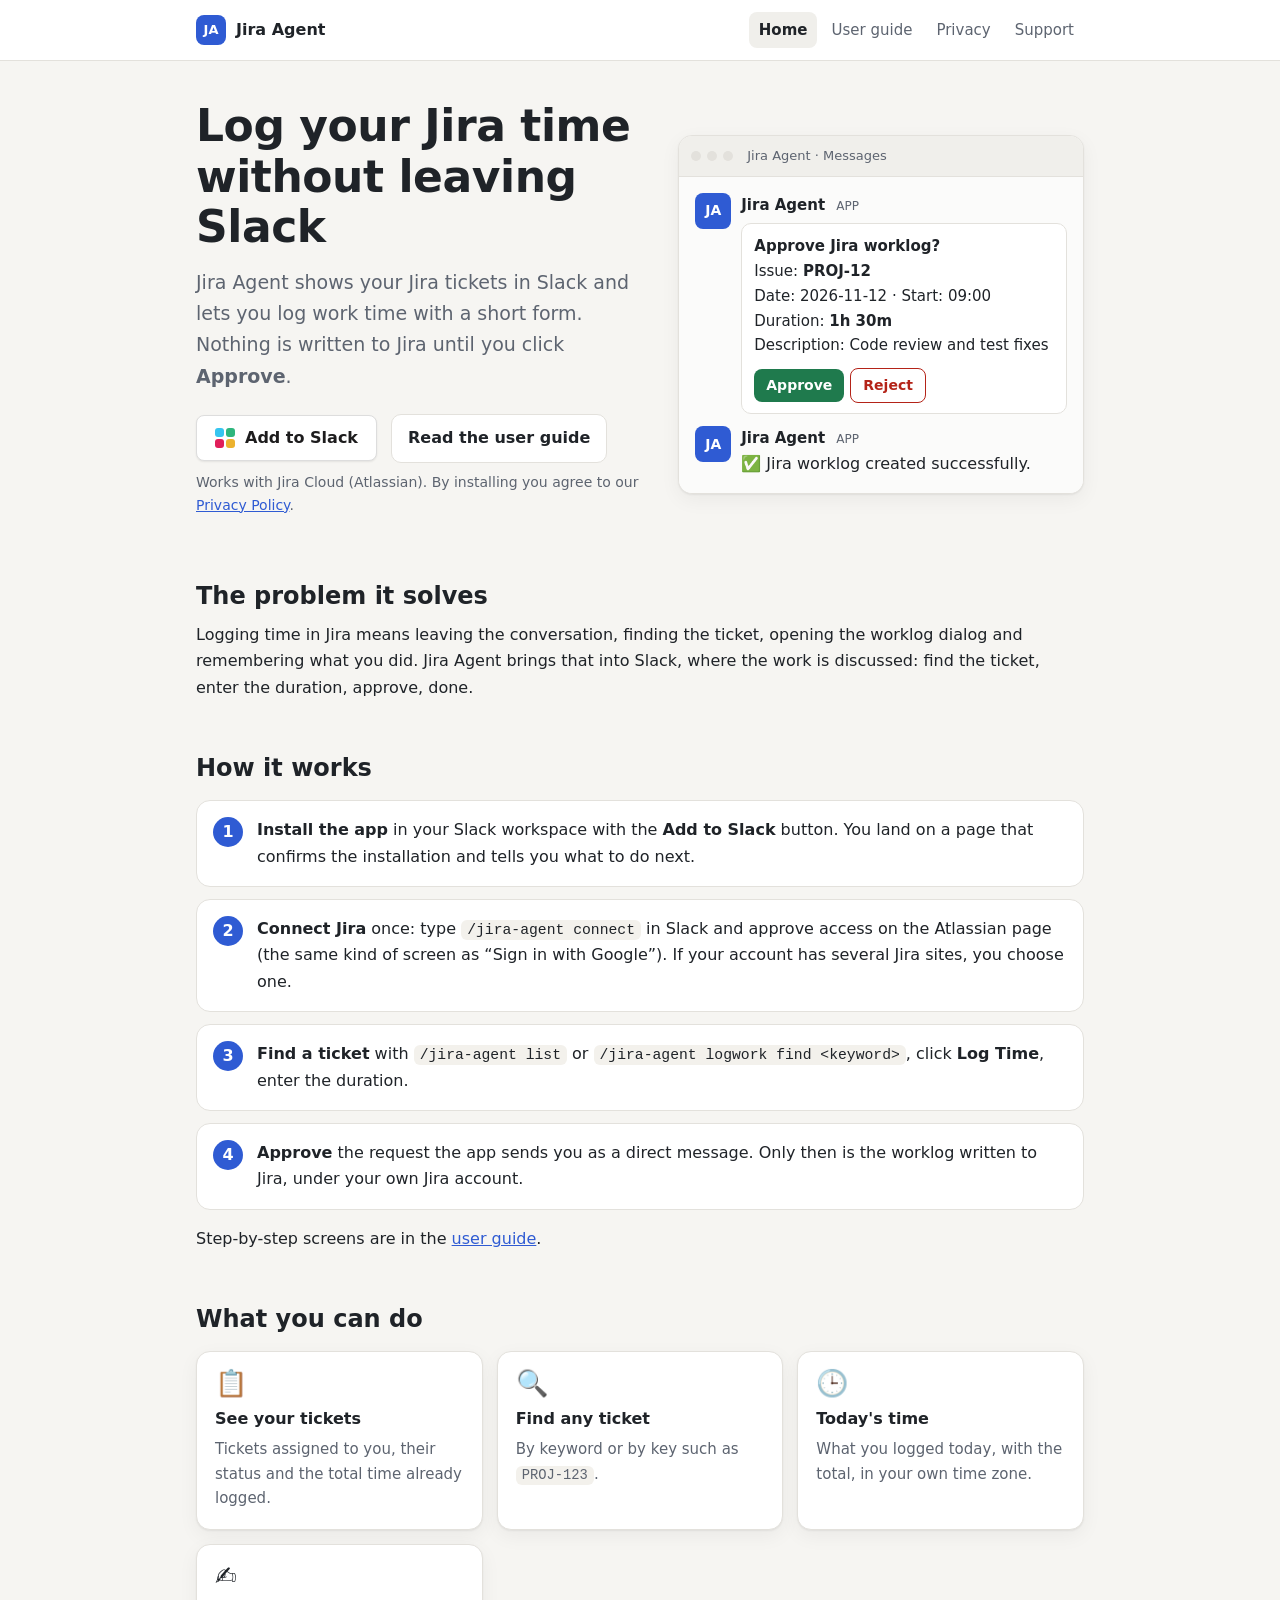
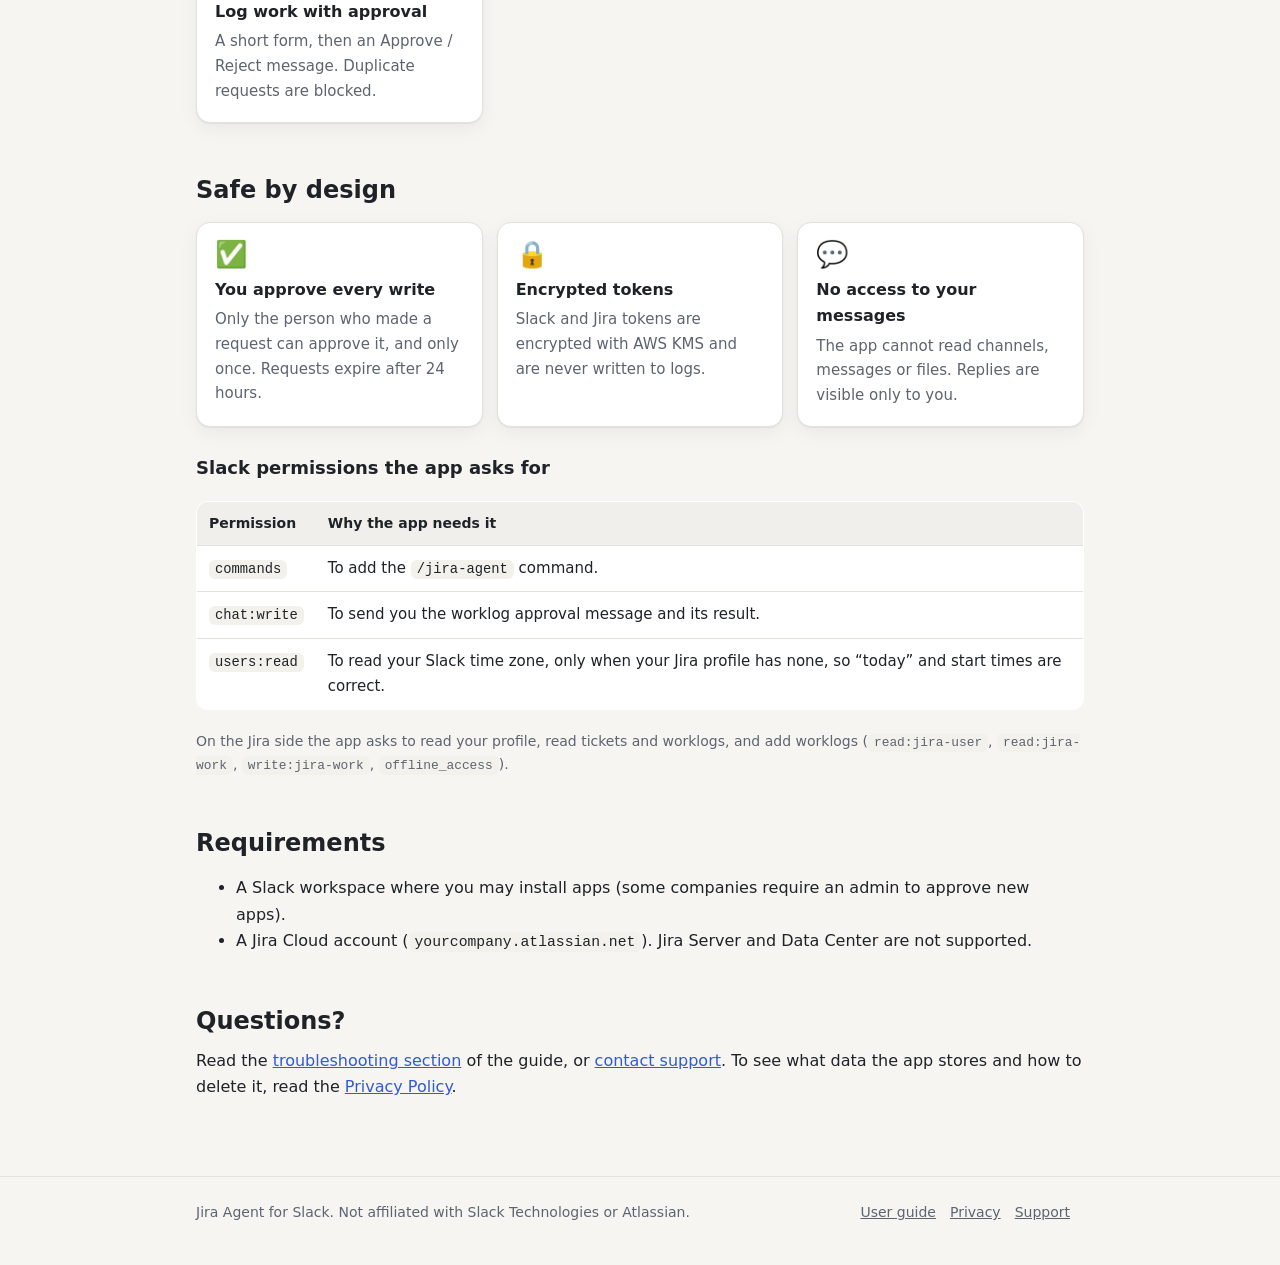
==== commit 06ab62dc: "change route" ====
--- a/docs/guideline.html
+++ b/docs/guideline.html
@@ -4,10 +4,10 @@
 <meta charset="utf-8">
 <meta name="viewport" content="width=device-width, initial-scale=1">
 <title>Jira Agent Guide</title>
-<meta http-equiv="refresh" content="0; url=../guide.html">
-<link rel="canonical" href="../guide.html">
+<meta http-equiv="refresh" content="0; url=../index.html">
+<link rel="canonical" href="../index.html">
 </head>
 <body style="font-family:system-ui,sans-serif;margin:40px 16px;background:#fff;color:#1f2328">
-<p>The guide has moved: <a href="../guide.html">open the Jira Agent user guide</a>.</p>
+<p>The guide has moved: <a href="../index.html">open the Jira Agent user guide</a>.</p>
 </body>
 </html>
